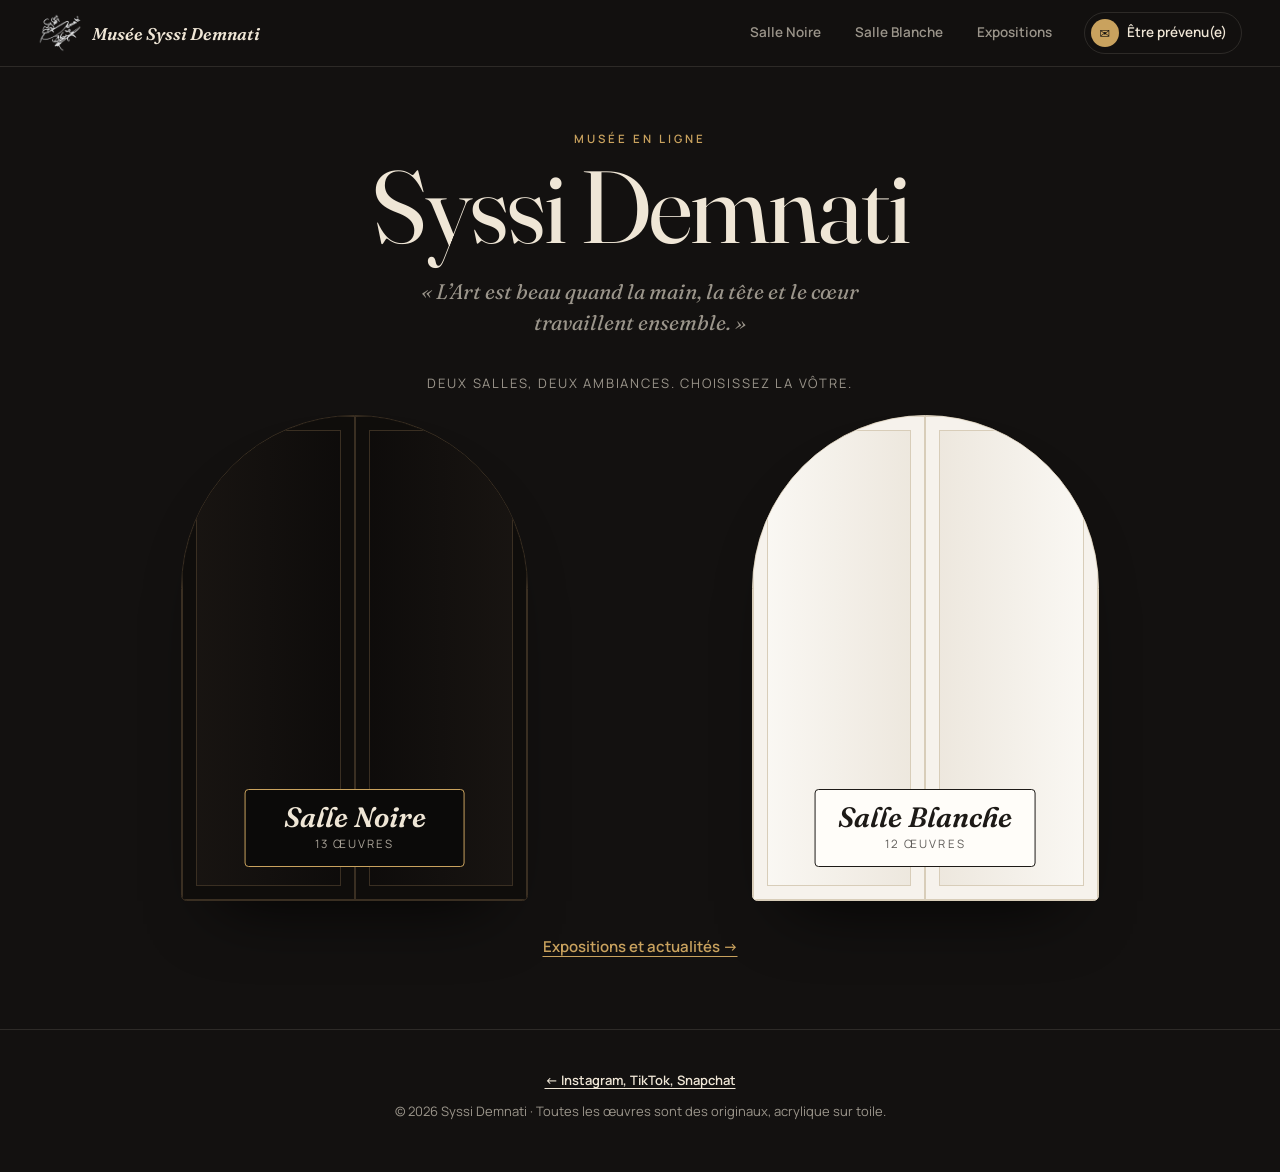
==== musee/index.html @ a23e6b44 "Open the online museum and balance the link-page gallery Museum at /musee: a hall where visitors cho" ====
<!doctype html>
<html lang="fr">
<head>
  <meta charset="utf-8">
  <meta name="viewport" content="width=device-width, initial-scale=1, viewport-fit=cover">
  <title>Musée Syssi Demnati · Salle Noire &amp; Salle Blanche</title>
  <meta name="description" content="Le musée en ligne de Syssi Demnati, artiste peintre née à Meknès et installée à Casablanca. Deux salles, deux ambiances : choisissez la vôtre.">
  <meta name="theme-color" content="#131110">
  <meta property="og:type" content="website">
  <meta property="og:title" content="Musée Syssi Demnati">
  <meta property="og:locale" content="fr_FR">
  <meta property="og:description" content="Deux salles, deux ambiances. Acrylique sur toile.">
  <link rel="canonical" href="https://syssi-demnati.vercel.app/musee">
  <meta property="og:url" content="https://syssi-demnati.vercel.app/musee">
  <meta property="og:image" content="https://syssi-demnati.vercel.app/assets/og.jpg">
  <meta name="twitter:card" content="summary_large_image">
  <link rel="icon" type="image/png" href="/assets/favicon.png">
  <link rel="apple-touch-icon" href="/assets/apple-touch-icon.png">
  <link rel="preconnect" href="https://fonts.googleapis.com">
  <link rel="preconnect" href="https://fonts.gstatic.com" crossorigin>
  <link href="https://fonts.googleapis.com/css2?family=Fraunces:ital,opsz,wght@0,9..144,400;0,9..144,600;1,9..144,400;1,9..144,600&family=Manrope:wght@400;500;600;700&display=swap" rel="stylesheet">
  <link rel="stylesheet" href="/musee/musee.css">
</head>
<body data-salle="hall">
  <div class="lights" aria-hidden="true"></div>

  <header class="top">
    <a class="top__brand" href="/musee" data-go="hall" aria-label="Accueil du musée">
      <img src="/assets/signature.png" width="400" height="360" alt="">
      <span>Musée Syssi Demnati</span>
    </a>
    <nav class="top__nav" aria-label="Salles">
      <a href="#noire" data-go="noire">Salle Noire</a>
      <a href="#blanche" data-go="blanche">Salle Blanche</a>
      <a href="#expositions" data-go="expositions">Expositions</a>
    </nav>
    <button class="top__account" type="button" id="account-btn" aria-haspopup="dialog">
      <span class="top__avatar" aria-hidden="true">✉</span><span class="top__account-label">Être prévenu(e)</span>
    </button>
  </header>

  <!-- Le hall : le visiteur choisit sa salle -->
  <section class="hall" id="hall" aria-labelledby="hall-title">
    <p class="eyebrow">Musée en ligne</p>
    <h1 id="hall-title">Syssi Demnati</h1>
    <p class="hall__quote">« L’Art est beau quand la main, la tête et le cœur travaillent ensemble. »</p>
    <p class="hall__choose">Deux salles, deux ambiances. Choisissez la vôtre.</p>
    <div class="doors">
      <a class="door door--noire" href="#noire" data-go="noire">
        <span class="door__room" data-preview="noire" aria-hidden="true"></span>
        <span class="door__leaf door__leaf--l" aria-hidden="true"></span>
        <span class="door__leaf door__leaf--r" aria-hidden="true"></span>
        <span class="door__plate">
          <span class="door__name">Salle Noire</span>
          <span class="door__meta" data-count="noire"></span>
        </span>
      </a>
      <a class="door door--blanche" href="#blanche" data-go="blanche">
        <span class="door__room" data-preview="blanche" aria-hidden="true"></span>
        <span class="door__leaf door__leaf--l" aria-hidden="true"></span>
        <span class="door__leaf door__leaf--r" aria-hidden="true"></span>
        <span class="door__plate">
          <span class="door__name">Salle Blanche</span>
          <span class="door__meta" data-count="blanche"></span>
        </span>
      </a>
    </div>
    <a class="hall__expo" href="#expositions" data-go="expositions">Expositions et actualités →</a>
  </section>

  <!-- Une salle : les œuvres accrochées au mur -->
  <main class="room" id="room" hidden>
    <header class="room__head">
      <p class="eyebrow" id="room-eyebrow"></p>
      <h2 id="room-title"></h2>
      <p class="room__intro" id="room-intro"></p>
      <button class="room__switch" type="button" id="room-switch"></button>
    </header>
    <div class="wall" id="wall"></div>
    <div class="room__end">
      <button class="room__switch" type="button" data-switch></button>
      <a class="room__back" href="/musee" data-go="hall">Retour au hall</a>
    </div>
  </main>

  <!-- Expositions et abonnement -->
  <section class="expos" id="expositions" hidden aria-labelledby="expo-title">
    <p class="eyebrow">Agenda</p>
    <h2 id="expo-title">Expositions</h2>
    <div class="expos__grid">
      <div>
        <h3>À venir</h3>
        <ul class="expo-list" id="expo-next"></ul>
      </div>
      <div>
        <h3>Passées</h3>
        <ul class="expo-list" id="expo-past"></ul>
      </div>
    </div>
    <div class="notify" id="notify">
      <div>
        <h3>Être prévenu(e)</h3>
        <p>Recevez un e-mail à chaque nouvelle œuvre et à chaque exposition annoncée.</p>
      </div>
      <button class="btn btn--solid" type="button" data-open-account>M’inscrire avec mon e-mail</button>
    </div>
  </section>

  <footer class="foot">
    <a href="/">← Instagram, TikTok, Snapchat</a>
    <p>© <span id="year">2026</span> Syssi Demnati · Toutes les œuvres sont des originaux, acrylique sur toile.</p>
  </footer>

  <!-- Fiche d’une œuvre : grand format, j’aime, avis -->
  <dialog class="viewer" id="viewer" aria-labelledby="v-title">
    <button class="x" type="button" data-close aria-label="Fermer">✕</button>
    <div class="viewer__art">
      <button class="viewer__nav viewer__nav--prev" type="button" id="v-prev" aria-label="Œuvre précédente">←</button>
      <img id="v-img" alt="">
      <button class="viewer__nav viewer__nav--next" type="button" id="v-next" aria-label="Œuvre suivante">→</button>
    </div>
    <div class="viewer__side">
      <p class="eyebrow" id="v-salle"></p>
      <h3 id="v-title"></h3>
      <p class="viewer__medium">Syssi Demnati · Acrylique sur toile</p>
      <div class="viewer__actions">
        <button class="like" type="button" id="v-like" aria-pressed="false"><svg class="like__heart" viewBox="0 0 24 24" aria-hidden="true"><path d="M12 20.5s-7.5-4.6-9.3-9.2C1.4 7.9 3.6 4.5 7 4.5c2 0 3.6 1.1 5 3 1.4-1.9 3-3 5-3 3.4 0 5.6 3.4 4.3 6.8-1.8 4.6-9.3 9.2-9.3 9.2z"/></svg><span class="like__count" id="v-likes">0</span><span class="sr">J’aime</span></button>
        <span class="viewer__stars" id="v-avg"></span>
      </div>
      <h4>Avis des visiteurs</h4>
      <ul class="reviews" id="v-reviews"></ul>
      <form class="review-form" id="v-form" hidden>
        <fieldset class="stars" id="v-stars">
          <legend>Votre note</legend>
          <input type="radio" name="note" id="s5" value="5"><label for="s5" title="5 étoiles">★</label>
          <input type="radio" name="note" id="s4" value="4"><label for="s4" title="4 étoiles">★</label>
          <input type="radio" name="note" id="s3" value="3"><label for="s3" title="3 étoiles">★</label>
          <input type="radio" name="note" id="s2" value="2"><label for="s2" title="2 étoiles">★</label>
          <input type="radio" name="note" id="s1" value="1"><label for="s1" title="1 étoile">★</label>
        </fieldset>
        <label class="field"><span>Votre prénom</span><input name="nom" maxlength="40" required autocomplete="given-name"></label>
        <label class="field"><span>Votre avis</span><textarea name="texte" rows="3" maxlength="600" required placeholder="Ce que cette œuvre vous inspire…"></textarea></label>
        <button class="btn btn--solid" type="submit">Publier mon avis</button>
      </form>
      <div class="review-gate" id="v-gate">
        <p>Connectez-vous avec votre e-mail pour laisser un avis.</p>
        <button class="btn" type="button" data-open-account>Se connecter</button>
      </div>
    </div>
  </dialog>

  <!-- Compte : connexion par e-mail et préférences -->
  <dialog class="account" id="account" aria-labelledby="a-title">
    <button class="x" type="button" data-close aria-label="Fermer">✕</button>
    <div id="a-out">
      <h3 id="a-title">Restez au courant</h3>
      <p>Entrez votre e-mail : vous recevrez un lien de connexion. Vous pourrez ensuite laisser des avis et être prévenu(e) des nouvelles œuvres et des expositions.</p>
      <form id="a-form">
        <label class="field"><span>Adresse e-mail</span><input type="email" name="email" required autocomplete="email" placeholder="vous@exemple.com"></label>
        <label class="check"><input type="checkbox" name="optin" checked> Me prévenir des nouvelles œuvres et des expositions</label>
        <button class="btn btn--solid" type="submit">Recevoir le lien</button>
      </form>
      <p class="account__sent" id="a-sent" hidden></p>
    </div>
    <div id="a-in" hidden>
      <h3>Votre compte</h3>
      <p class="account__email" id="a-email"></p>
      <label class="check"><input type="checkbox" id="a-works"> Nouvelles œuvres</label>
      <label class="check"><input type="checkbox" id="a-expos"> Expositions annoncées</label>
      <button class="btn" type="button" id="a-logout">Se déconnecter</button>
    </div>
    <p class="account__preview" id="a-preview" hidden>Aperçu : le musée n’est pas encore relié à sa base de données, tout est enregistré sur cet appareil uniquement.</p>
  </dialog>

  <div class="toast" id="toast" role="status" aria-live="polite"></div>

  <script src="/assets/works.js"></script>
  <script src="/assets/expositions.js"></script>
  <script src="/musee/config.js"></script>
  <script src="/musee/store.js"></script>
  <script src="/musee/musee.js"></script>
</body>
</html>
---- musee/musee.css ----
/* =================================================================
   Musée Syssi Demnati
   Two rooms with their own light: the Salle Noire (dark canvases on a
   night-black wall, spotlit) and the Salle Blanche (light canvases on a
   white gallery wall, daylight). The hall in between lets visitors choose.
   ================================================================= */
:root {
  --display: "Fraunces", Georgia, serif;
  --sans: "Manrope", system-ui, -apple-system, "Segoe UI", sans-serif;
  --ease: cubic-bezier(.2, .8, .2, 1);
  --gold: #c9a25e;

  /* hall and Salle Noire */
  --wall: #131110;
  --wall-2: #1c1816;
  --text: #efe6d6;
  --muted: rgba(239, 230, 214, .62);
  --line: rgba(239, 230, 214, .12);
  --frame: #0a0908;
  --frame-edge: #3a2f22;
  --mat: #0f0d0c;
  --spot: rgba(255, 236, 200, .13);
  --cast: 0 50px 60px -30px rgba(0, 0, 0, .9), 0 18px 30px -18px rgba(0, 0, 0, .8);
  --chip: rgba(239, 230, 214, .08);
  --accent: var(--gold);
  --on-accent: #141210;
  color-scheme: dark;
}
body[data-salle="blanche"] {
  --wall: #f4f0e9;
  --wall-2: #ebe5da;
  --text: #1d1a17;
  --muted: rgba(29, 26, 23, .6);
  --line: rgba(29, 26, 23, .12);
  --frame: #fbf9f5;
  --frame-edge: #d8cdb9;
  --mat: #fffefb;
  --spot: rgba(255, 255, 255, .9);
  --cast: 0 40px 50px -30px rgba(70, 55, 35, .45), 0 10px 20px -12px rgba(70, 55, 35, .3);
  --chip: rgba(29, 26, 23, .06);
  --accent: #1d1a17;
  --on-accent: #f4f0e9;
  color-scheme: light;
}

* { box-sizing: border-box; }
html { -webkit-text-size-adjust: 100%; overflow-x: hidden; }
html.locked { overflow: hidden; }
body {
  margin: 0; min-height: 100vh; overflow-x: clip;
  background: var(--wall); color: var(--text);
  font: 400 15px/1.6 var(--sans);
  -webkit-font-smoothing: antialiased;
  transition: background-color .6s var(--ease), color .6s var(--ease);
}
img { display: block; max-width: 100%; }
a { color: inherit; }
button { font: inherit; color: inherit; cursor: pointer; }
.sr { position: absolute; width: 1px; height: 1px; overflow: hidden; clip: rect(0 0 0 0); white-space: nowrap; }
.eyebrow { margin: 0 0 10px; font-size: 11.5px; font-weight: 600; letter-spacing: .26em; text-transform: uppercase; color: var(--gold); }
body[data-salle="blanche"] .eyebrow { color: #9a7432; }
[hidden] { display: none !important; }

/* Lights dimming between rooms */
.lights { position: fixed; inset: 0; z-index: 90; background: #050404; opacity: 0; pointer-events: none; transition: opacity .38s ease; }
body.dim .lights { opacity: 1; }

/* ---------- Top bar ---------- */
.top {
  position: sticky; top: 0; z-index: 20;
  display: flex; align-items: center; gap: 18px;
  padding: 12px max(16px, 3vw); padding-top: max(12px, env(safe-area-inset-top));
  background: color-mix(in srgb, var(--wall) 92%, transparent);
  border-bottom: 1px solid var(--line);
  transition: background-color .6s var(--ease);
}
.top__brand { display: flex; align-items: center; gap: 10px; text-decoration: none; margin-right: auto; }
.top__brand img { width: 44px; height: auto; filter: invert(94%); }
body[data-salle="blanche"] .top__brand img { filter: none; }
.top__brand span { font: italic 600 17px/1 var(--display); }
.top__nav { display: flex; gap: 6px; }
.top__nav a {
  padding: 8px 14px; border-radius: 999px; text-decoration: none; font-size: 13.5px; font-weight: 600; color: var(--muted);
  transition: background-color .3s, color .3s;
}
.top__nav a:hover, .top__nav a[aria-current] { color: var(--text); background: var(--chip); }
.top__account {
  display: flex; align-items: center; gap: 8px; padding: 6px 14px 6px 6px;
  border: 1px solid var(--line); border-radius: 999px; background: none; font-size: 13.5px; font-weight: 600;
}
.top__avatar { width: 28px; height: 28px; border-radius: 50%; display: grid; place-items: center; background: var(--accent); color: var(--on-accent); font-size: 13px; }

/* ---------- Hall ---------- */
.hall { max-width: 1180px; margin: 0 auto; padding: clamp(36px, 7vh, 80px) max(16px, 3vw) 70px; text-align: center; }
.hall h1 { margin: 0; font: 400 clamp(46px, 8vw, 104px)/.95 var(--display); letter-spacing: -.02em; }
.hall__quote { margin: 20px auto 0; max-width: 34ch; font: italic 400 clamp(17px, 2vw, 21px)/1.5 var(--display); color: var(--muted); }
.hall__choose { margin: 34px 0 22px; font-size: 13px; letter-spacing: .14em; text-transform: uppercase; color: var(--muted); }
.doors { display: grid; grid-template-columns: 1fr 1fr; gap: clamp(14px, 3vw, 40px); perspective: 1600px; }
.door {
  position: relative; display: block; aspect-ratio: 3 / 4.2; width: min(100%, calc(54vh * 3 / 4.2)); margin: 0 auto; perspective: 1100px;
  border-radius: 200px 200px 6px 6px; overflow: hidden; isolation: isolate; text-decoration: none;
  box-shadow: 0 40px 70px -40px rgba(0, 0, 0, .9);
}
.door--noire { background: #0b0a09; color: #efe6d6; border: 1px solid #3a2f22; }
.door--blanche { background: #f6f2ec; color: #1d1a17; border: 1px solid #d8cdb9; }
/* what is behind the door: three works of the room */
.door__room {
  position: absolute; inset: 0; z-index: -2; display: flex; align-items: center; justify-content: center; gap: 6%;
  padding: 22% 10% 30%;
}
.door--noire .door__room { background: radial-gradient(70% 50% at 50% 30%, rgba(255, 236, 200, .16), transparent 70%), #100e0d; }
.door--blanche .door__room { background: radial-gradient(70% 50% at 50% 30%, #fff, transparent 70%), #efe9df; }
.door__room img { width: 28%; height: auto; box-shadow: 0 14px 20px -12px rgba(0, 0, 0, .7); transform: translateY(var(--y, 0)); }
.door__room img:nth-child(2) { width: 34%; --y: -6%; }
/* the two leaves of the door, which swing open */
.door__leaf {
  position: absolute; top: 0; bottom: 0; width: 50%; z-index: -1;
  transition: transform 1.1s var(--ease);
}
.door__leaf--l { left: 0; transform-origin: left center; }
.door__leaf--r { right: 0; transform-origin: right center; }
.door--noire .door__leaf { background: linear-gradient(90deg, #191512, #0d0b0a); box-shadow: inset 0 0 0 1px #3a2f22, inset 0 0 0 14px #0f0d0b, inset 0 0 0 15px #3a2f22; }
.door--noire .door__leaf--r { background: linear-gradient(270deg, #191512, #0d0b0a); }
.door--blanche .door__leaf { background: linear-gradient(90deg, #fbf9f5, #ece6dc); box-shadow: inset 0 0 0 1px #d8cdb9, inset 0 0 0 14px #f6f2ec, inset 0 0 0 15px #d8cdb9; }
.door--blanche .door__leaf--r { background: linear-gradient(270deg, #fbf9f5, #ece6dc); }
.door:hover .door__leaf--l, .door:focus-visible .door__leaf--l { transform: rotateY(-72deg); }
.door:hover .door__leaf--r, .door:focus-visible .door__leaf--r { transform: rotateY(72deg); }
.door__plate {
  position: absolute; left: 50%; bottom: 7%; transform: translateX(-50%);
  display: grid; gap: 2px; min-width: 64%; padding: 12px 18px;
  border-radius: 4px;
}
.door--noire .door__plate { background: #0b0a09; border: 1px solid #c9a25e; }
.door--blanche .door__plate { background: #fffdf9; border: 1px solid #1d1a17; }
.door__name { font: italic 600 clamp(19px, 2.4vw, 28px)/1.1 var(--display); }
.door__meta { font-size: 11.5px; letter-spacing: .18em; text-transform: uppercase; opacity: .7; }
.door:focus-visible { outline: 2px solid var(--gold); outline-offset: 6px; }
.hall__expo { display: inline-block; margin-top: 34px; font-weight: 600; color: var(--gold); text-underline-offset: 4px; }

/* ---------- Room ---------- */
.room { padding: 0 max(16px, 4vw) 80px; }
.room__head { max-width: 760px; margin: 0 auto; padding: clamp(40px, 8vh, 90px) 0 clamp(30px, 6vh, 70px); text-align: center; }
.room__head h2 { margin: 0; font: 400 clamp(34px, 5.4vw, 68px)/1.04 var(--display); letter-spacing: -.015em; text-wrap: balance; }
.room__intro { margin: 16px auto 24px; max-width: 46ch; color: var(--muted); }
.room__switch {
  padding: 11px 20px; border-radius: 999px; border: 1px solid var(--line); background: var(--chip);
  font-size: 13.5px; font-weight: 600; transition: background-color .3s, border-color .3s;
}
.room__switch:hover { border-color: var(--text); }
.room__end { display: flex; flex-direction: column; align-items: center; gap: 16px; padding-top: 30px; }
.room__back { font-size: 13.5px; color: var(--muted); }

/* The wall: works hung at eye level, alternating left and right on wide screens */
.wall { max-width: 1240px; margin: 0 auto; display: grid; gap: clamp(70px, 12vh, 140px); }
.piece { display: grid; justify-items: center; gap: 22px; }
.piece__frame {
  position: relative; display: block; padding: clamp(10px, 1.6vw, 18px); border: 0; border-radius: 2px;
  width: min(100%, calc(min(78vh, 900px) * var(--r)));
  background: var(--frame);
  box-shadow: inset 0 0 0 1px var(--frame-edge), var(--cast);
  transition: transform .8s var(--ease), box-shadow .6s;
}
.piece__frame img { width: 100%; height: auto; }
/* spotlight from above */
.piece__frame::before {
  content: ""; position: absolute; left: -35%; right: -35%; top: -45%; height: 120%; z-index: -1;
  background: radial-gradient(closest-side, var(--spot), transparent);
  opacity: 0; transition: opacity 1.4s ease .2s; pointer-events: none;
}
.piece.lit .piece__frame::before { opacity: 1; }
.piece__frame:hover { transform: translateY(-4px); }
.piece__frame:focus-visible { outline: 2px solid var(--gold); outline-offset: 8px; }
.piece { opacity: 0; transform: translateY(40px); transition: opacity 1s var(--ease), transform 1.1s var(--ease); }
.piece.lit { opacity: 1; transform: none; }

/* The cartel, like the small label next to a work in a museum */
.cartel {
  display: flex; align-items: center; justify-content: space-between; gap: 18px;
  width: min(100%, 460px); padding: 12px 14px 12px 18px;
  background: var(--mat); border: 1px solid var(--line); border-radius: 3px;
}
.cartel h3 { margin: 0; font: italic 600 18px/1.2 var(--display); }
.cartel p { margin: 2px 0 0; font-size: 12.5px; color: var(--muted); }
.cartel__actions { display: flex; align-items: center; gap: 8px; flex-shrink: 0; }

.like, .avis {
  display: inline-flex; align-items: center; gap: 6px; height: 38px; padding: 0 14px;
  border-radius: 999px; border: 1px solid var(--line); background: var(--chip); font-size: 13.5px; font-weight: 600;
}
.like__heart { width: 17px; height: 17px; fill: none; stroke: currentColor; stroke-width: 2; transition: fill .3s, stroke .3s, transform .3s var(--ease); }
.like[aria-pressed="true"] .like__heart { fill: #d2465a; stroke: #d2465a; }
.like.pop .like__heart { animation: pop .5s var(--ease); }
@keyframes pop { 40% { transform: scale(1.5); } }
.like:hover, .avis:hover { border-color: var(--text); }

@media (min-width: 900px) {
  .piece { grid-template-columns: auto minmax(220px, 300px); align-items: end; justify-content: center; gap: 36px; }
  .piece:nth-child(even) { grid-template-columns: minmax(220px, 300px) auto; }
  .piece:nth-child(even) .piece__frame { order: 2; }
  .piece__frame { width: min(calc(100vw - 520px), calc(min(76vh, 860px) * var(--r)), 820px); }
  .cartel { flex-direction: column; align-items: flex-start; width: 100%; padding: 18px 20px; margin-bottom: 8%; }
}

/* ---------- Agenda ---------- */
.expos { max-width: 960px; margin: 0 auto; padding: clamp(40px, 8vh, 90px) max(16px, 4vw) 80px; }
.expos h2 { margin: 0 0 30px; font: 400 clamp(38px, 6vw, 72px)/1 var(--display); }
.expos h3 { margin: 0 0 12px; font: italic 600 20px/1.2 var(--display); }
.expos__grid { display: grid; grid-template-columns: 1fr 1fr; gap: 30px; }
.expo-list { list-style: none; margin: 0; padding: 0; border-top: 1px solid var(--line); }
.expo-list li { display: grid; grid-template-columns: 70px 1fr; gap: 16px; padding: 14px 0; border-bottom: 1px solid var(--line); }
.expo-list__date { font-weight: 700; color: var(--gold); }
.expo-list__none { display: block !important; color: var(--muted); }
.notify {
  display: flex; align-items: center; justify-content: space-between; gap: 20px; margin-top: 44px;
  padding: 26px 28px; border: 1px solid rgba(201, 162, 94, .45); border-radius: 14px; background: var(--wall-2);
}
.notify h3 { margin-bottom: 4px; }
.notify p { margin: 0; color: var(--muted); }

/* ---------- Buttons and fields ---------- */
.btn {
  display: inline-flex; justify-content: center; align-items: center; min-height: 46px; padding: 0 22px;
  border-radius: 999px; border: 1px solid var(--line); background: var(--chip); font-weight: 700; font-size: 14px;
}
.btn--solid { background: var(--accent); color: var(--on-accent); border-color: transparent; }
.btn:disabled { opacity: .5; cursor: progress; }
.field { display: grid; gap: 6px; margin: 0 0 14px; font-size: 13px; font-weight: 600; }
.field input, .field textarea {
  width: 100%; padding: 12px 14px; border-radius: 10px; border: 1px solid var(--line);
  background: var(--chip); color: var(--text); font: 400 15px/1.4 var(--sans); resize: vertical;
}
.field input:focus, .field textarea:focus { outline: 2px solid var(--gold); outline-offset: 1px; }
.check { display: flex; align-items: center; gap: 10px; margin: 0 0 16px; font-size: 14px; }
.check input { width: 18px; height: 18px; accent-color: var(--gold); }

/* ---------- Dialogs ---------- */
dialog {
  border: 0; padding: 0; color: var(--text); background: var(--wall);
  max-width: none; max-height: none;
}
dialog::backdrop { background: rgba(5, 4, 4, .82); }
.x {
  position: absolute; top: 12px; right: 12px; z-index: 3; width: 42px; height: 42px; border-radius: 50%;
  border: 1px solid var(--line); background: var(--wall);
}

.viewer { width: 100vw; height: 100dvh; display: none; grid-template-columns: 1fr; overflow: auto; }
.viewer[open] { display: grid; }
.viewer[data-salle="blanche"] { --wall: #f4f0e9; --wall-2: #ebe5da; --text: #1d1a17; --muted: rgba(29, 26, 23, .6); --line: rgba(29, 26, 23, .12); --chip: rgba(29, 26, 23, .06); --accent: #1d1a17; --on-accent: #f4f0e9; --mat: #fffefb; }
.viewer[data-salle="noire"] { --wall: #131110; --wall-2: #1c1816; --text: #efe6d6; --muted: rgba(239, 230, 214, .62); --line: rgba(239, 230, 214, .12); --chip: rgba(239, 230, 214, .08); --accent: #c9a25e; --on-accent: #141210; --mat: #0f0d0c; }
.viewer__art { position: relative; display: grid; place-items: center; padding: 64px 16px 20px; min-height: 60dvh; }
.viewer__art img { max-height: 76dvh; width: auto; box-shadow: 0 30px 60px -30px rgba(0, 0, 0, .8); }
.viewer__nav {
  position: absolute; top: 50%; width: 44px; height: 44px; border-radius: 50%; border: 1px solid var(--line);
  background: var(--wall); font-size: 18px; transform: translateY(-50%);
}
.viewer__nav--prev { left: 8px; }
.viewer__nav--next { right: 8px; }
.viewer__side { padding: 10px 22px 40px; max-width: 560px; width: 100%; margin: 0 auto; }
.viewer__side h3 { margin: 0; font: italic 600 32px/1.1 var(--display); }
.viewer__medium { margin: 4px 0 18px; color: var(--muted); }
.viewer__actions { display: flex; align-items: center; gap: 14px; flex-wrap: wrap; }
.viewer__stars { color: var(--gold); font-size: 14px; }
.viewer__side h4 { margin: 30px 0 10px; font-size: 12px; letter-spacing: .2em; text-transform: uppercase; color: var(--muted); }
.reviews { list-style: none; margin: 0 0 22px; padding: 0; }
.reviews li { padding: 14px 0; border-bottom: 1px solid var(--line); }
.reviews p { margin: 6px 0 4px; }
.reviews time { font-size: 12px; color: var(--muted); }
.reviews__top { display: flex; justify-content: space-between; gap: 10px; }
.reviews__stars { color: var(--gold); letter-spacing: 2px; }
.reviews__empty { color: var(--muted); border-bottom: 0 !important; }
.review-gate { padding: 18px; border: 1px dashed var(--line); border-radius: 12px; text-align: center; }
.review-gate p { margin: 0 0 12px; color: var(--muted); }

.stars { border: 0; margin: 0 0 12px; padding: 0; display: flex; flex-direction: row-reverse; justify-content: flex-end; gap: 2px; }
.stars legend { width: 100%; margin-bottom: 4px; font-size: 13px; font-weight: 600; }
.stars input { position: absolute; opacity: 0; }
.stars label { font-size: 28px; line-height: 1; color: var(--line); cursor: pointer; transition: color .2s; }
.stars label:hover, .stars label:hover ~ label, .stars input:checked ~ label { color: var(--gold); }
.stars input:focus-visible + label { outline: 2px solid var(--gold); }

@media (min-width: 900px) {
  .viewer { grid-template-columns: minmax(0, 1fr) 420px; overflow: hidden; }
  .viewer__art { min-height: 0; height: 100dvh; padding: 40px 80px; }
  .viewer__art img { max-height: calc(100dvh - 80px); }
  .viewer__nav--prev { left: 20px; }
  .viewer__nav--next { right: 20px; }
  .viewer__side { height: 100dvh; overflow: auto; padding: 80px 32px 40px; border-left: 1px solid var(--line); background: var(--wall-2); }
}

.account { width: min(440px, calc(100vw - 24px)); border-radius: 18px; padding: 34px 26px 26px; margin: auto; }
.account h3 { margin: 0 0 8px; font: italic 600 26px/1.15 var(--display); }
.account p { margin: 0 0 18px; color: var(--muted); }
.account form .btn { width: 100%; }
.account__email { font-weight: 700; color: var(--text) !important; }
.account__sent { padding: 14px; border-radius: 10px; background: var(--chip); color: var(--text) !important; }
.account__preview { margin: 16px 0 0 !important; font-size: 12px; }

/* ---------- Footer, toast ---------- */
.foot { padding: 40px 16px 50px; text-align: center; font-size: 13px; color: var(--muted); border-top: 1px solid var(--line); }
.foot a { font-weight: 600; color: var(--text); text-underline-offset: 3px; }
.foot p { margin: 10px 0 0; }
.toast {
  position: fixed; left: 50%; bottom: max(20px, env(safe-area-inset-bottom)); z-index: 100;
  padding: 12px 20px; border-radius: 999px; background: var(--accent); color: var(--on-accent);
  font-weight: 600; font-size: 14px; transform: translate(-50%, calc(100% + 60px)); visibility: hidden; transition: transform .4s var(--ease), visibility 0s .4s;
  max-width: calc(100vw - 32px); text-align: center;
}
.toast.on { transform: translate(-50%, 0); visibility: visible; transition: transform .4s var(--ease); }

/* ---------- Phones ---------- */
@media (max-width: 720px) {
  .top { gap: 10px; flex-wrap: wrap; }
  .top__brand span { display: none; }
  .top__nav { order: 3; width: 100%; justify-content: space-between; gap: 0; }
  .top__nav a { padding: 8px 10px; font-size: 13px; }
  .top__account-label { display: none; }
  .top__account { padding: 6px; }
  .doors { grid-template-columns: 1fr 1fr; gap: 12px; }
  .door { border-radius: 120px 120px 4px 4px; }
  .door__plate { min-width: 82%; padding: 9px 8px; bottom: 6%; }
  .door__meta { font-size: 10px; letter-spacing: .12em; }
  .door__room { padding: 24% 8% 34%; }
  .expos__grid { grid-template-columns: 1fr; }
  .notify { flex-direction: column; align-items: flex-start; }
  .cartel { padding: 10px 10px 10px 14px; gap: 10px; }
  .cartel h3 { font-size: 16px; }
  .cartel p { font-size: 11.5px; }
  .like, .avis { height: 36px; padding: 0 11px; font-size: 13px; }
}
@media (hover: none) {
  /* on touch screens the doors stand slightly ajar */
  .door__leaf--l { transform: rotateY(-28deg); }
  .door__leaf--r { transform: rotateY(28deg); }
}

@media (prefers-reduced-motion: reduce) {
  *, *::before, *::after { transition-duration: .01ms !important; animation-duration: .01ms !important; }
  .piece { opacity: 1; transform: none; }
}
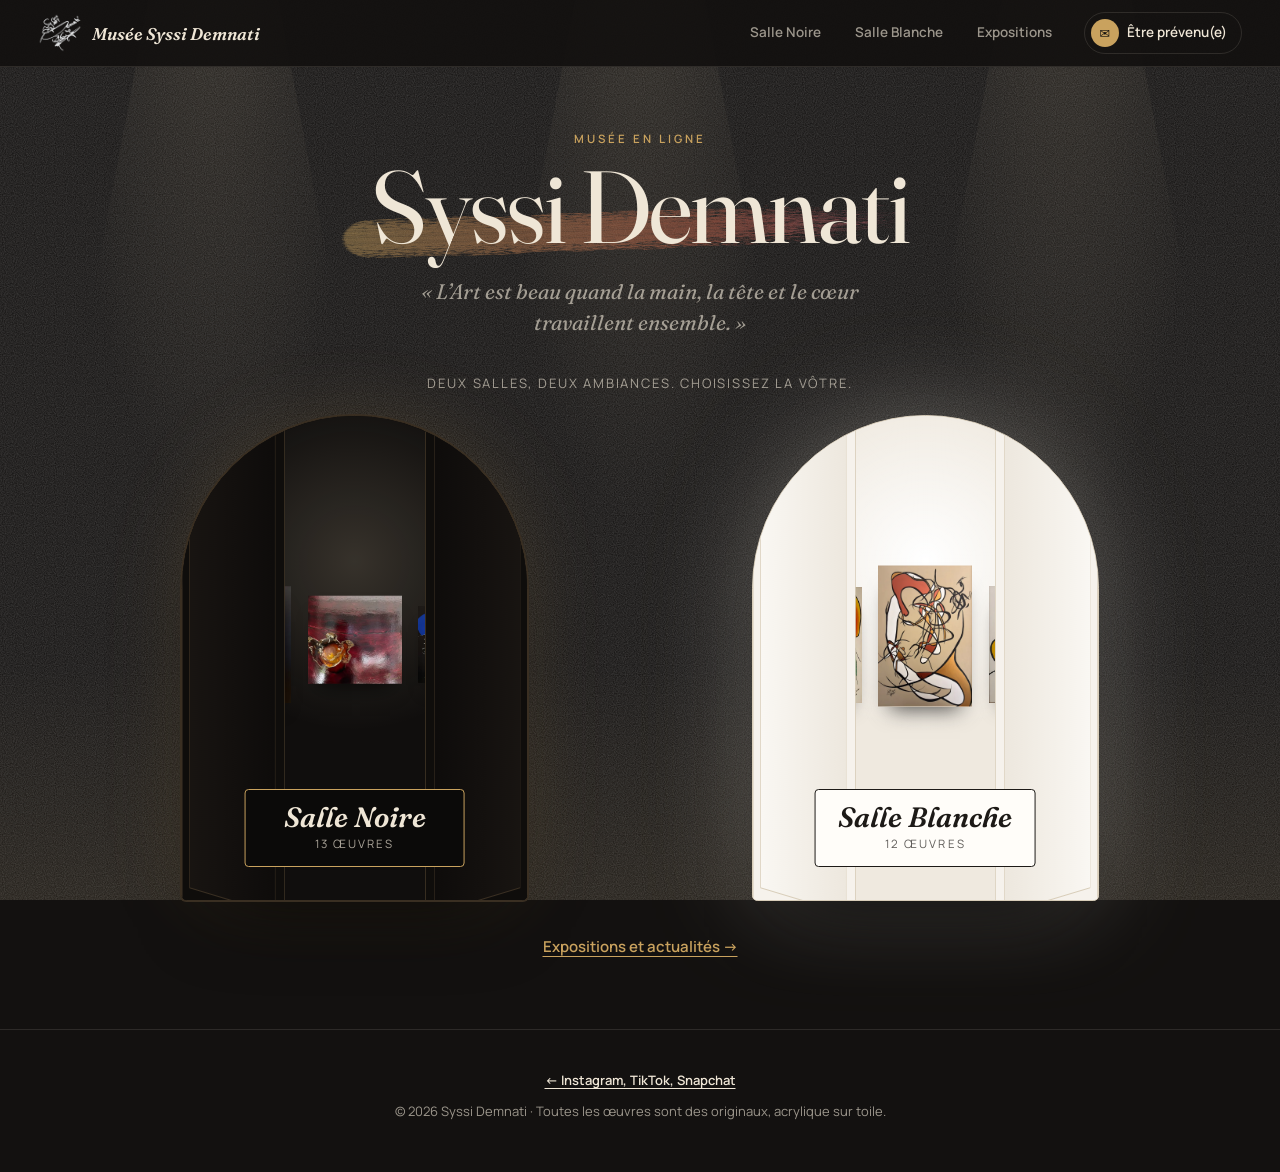
==== commit b665b624: "Living museum hall, richer museum button, no repeated paintings Museum: brush strokes in the artist'" ====
--- a/musee/index.html
+++ b/musee/index.html
@@ -23,6 +23,13 @@
 </head>
 <body data-salle="hall">
   <div class="lights" aria-hidden="true"></div>
+  <!-- Fond vivant : la lumière du plafond, le reflet du sol et des coups de pinceau qui se peignent -->
+  <div class="atelier" aria-hidden="true">
+    <div class="atelier__spots"><span></span><span></span><span></span></div>
+    <div class="atelier__paint" id="paint"></div>
+    <div class="atelier__floor"></div>
+    <div class="atelier__grain"></div>
+  </div>
 
   <header class="top">
     <a class="top__brand" href="/musee" data-go="hall" aria-label="Accueil du musée">
@@ -42,7 +49,7 @@
   <!-- Le hall : le visiteur choisit sa salle -->
   <section class="hall" id="hall" aria-labelledby="hall-title">
     <p class="eyebrow">Musée en ligne</p>
-    <h1 id="hall-title">Syssi Demnati</h1>
+    <h1 id="hall-title"><span class="hall__stroke" aria-hidden="true"></span>Syssi Demnati</h1>
     <p class="hall__quote">« L’Art est beau quand la main, la tête et le cœur travaillent ensemble. »</p>
     <p class="hall__choose">Deux salles, deux ambiances. Choisissez la vôtre.</p>
     <div class="doors">
--- a/musee/musee.css
+++ b/musee/musee.css
@@ -328,13 +328,92 @@
   .cartel p { font-size: 11.5px; }
   .like, .avis { height: 36px; padding: 0 11px; font-size: 13px; }
 }
-@media (hover: none) {
-  /* on touch screens the doors stand slightly ajar */
-  .door__leaf--l { transform: rotateY(-28deg); }
-  .door__leaf--r { transform: rotateY(28deg); }
-}
+
 
 @media (prefers-reduced-motion: reduce) {
   *, *::before, *::after { transition-duration: .01ms !important; animation-duration: .01ms !important; }
   .piece { opacity: 1; transform: none; }
 }
+
+/* =================================================================
+   The living background: ceiling spotlights, a glossy floor, and brush
+   strokes that paint themselves across the walls, then dry and fade.
+   ================================================================= */
+.atelier { position: fixed; inset: 0; z-index: -1; overflow: hidden; pointer-events: none; --paint-alpha: .34; }
+body[data-salle="noire"] .atelier, body[data-salle="blanche"] .atelier { --paint-alpha: .13; }
+body[data-salle="blanche"] .atelier { --paint-alpha: .16; }
+.atelier__spots { position: absolute; inset: 0; display: flex; justify-content: space-around; }
+.atelier__spots span {
+  width: 34vw; height: 95vh; margin-top: -8vh;
+  background: radial-gradient(50% 100% at 50% 0%, var(--spot-cone, rgba(255, 228, 180, .10)), transparent 70%);
+  clip-path: polygon(38% 0, 62% 0, 100% 100%, 0 100%);
+  animation: breathe 9s ease-in-out infinite alternate;
+}
+.atelier__spots span:nth-child(2) { animation-delay: -3s; }
+.atelier__spots span:nth-child(3) { animation-delay: -6s; }
+@keyframes breathe { from { opacity: .55; } to { opacity: 1; } }
+body[data-salle="blanche"] { --spot-cone: rgba(255, 255, 255, .85); }
+.atelier__floor {
+  position: absolute; left: 0; right: 0; bottom: 0; height: 26vh;
+  background: linear-gradient(to top, rgba(201, 162, 94, .07), transparent);
+}
+body[data-salle="blanche"] .atelier__floor { background: linear-gradient(to top, rgba(120, 95, 60, .08), transparent) }
+.atelier__grain {
+  position: absolute; inset: 0; opacity: .5; mix-blend-mode: overlay;
+  background-image: url("data:image/svg+xml,%3Csvg xmlns='http://www.w3.org/2000/svg' width='160' height='160'%3E%3Cfilter id='n'%3E%3CfeTurbulence type='fractalNoise' baseFrequency='.9' numOctaves='2' stitchTiles='stitch'/%3E%3CfeColorMatrix values='0 0 0 0 .5 0 0 0 0 .5 0 0 0 0 .5 0 0 0 .5 0'/%3E%3C/filter%3E%3Crect width='100%25' height='100%25' filter='url(%23n)'/%3E%3C/svg%3E");
+}
+.atelier__paint { position: absolute; inset: 0; opacity: var(--paint-alpha); transition: opacity 1.2s ease; }
+body[data-salle="blanche"] .atelier__paint { mix-blend-mode: multiply; }
+.stroke {
+  position: absolute; left: var(--x); top: var(--y); width: var(--w); aspect-ratio: 5 / 1;
+  background: var(--c);
+  -webkit-mask: var(--m) center / 100% 100% no-repeat;
+          mask: var(--m) center / 100% 100% no-repeat;
+  transform: translate(-50%, -50%) rotate(var(--rot)) scaleX(var(--flip));
+  clip-path: inset(0 100% 0 0);
+  animation: brush var(--life) cubic-bezier(.65, .05, .25, 1) forwards;
+  will-change: clip-path, opacity;
+}
+@keyframes brush {
+  0% { clip-path: inset(0 100% 0 0); opacity: 1; }
+  18% { clip-path: inset(0 -4% 0 0); opacity: 1; }
+  70% { clip-path: inset(0 -4% 0 0); opacity: .9; }
+  100% { clip-path: inset(0 -4% 0 0); opacity: 0; }
+}
+
+/* the artist's name gets a gold stroke painted under it */
+.hall h1 { position: relative; display: inline-block; isolation: isolate; }
+.hall__stroke {
+  position: absolute; left: -6%; right: -6%; top: 46%; height: 52%; z-index: -1;
+  background: linear-gradient(90deg, #c9a25e, #c8644a 60%, #b9607a);
+  -webkit-mask: url("/assets/brush/stroke-1.webp") center / 100% 100% no-repeat;
+          mask: url("/assets/brush/stroke-1.webp") center / 100% 100% no-repeat;
+  opacity: .55; transform: rotate(-2deg);
+  clip-path: inset(0 100% 0 0); animation: hallStroke 1.4s cubic-bezier(.65, .05, .25, 1) .5s forwards;
+}
+@keyframes hallStroke { to { clip-path: inset(0 -4% 0 0); } }
+
+/* doors: lit from inside, slightly ajar so you can see the room */
+.door { transition: transform .7s var(--ease), box-shadow .7s var(--ease); }
+.door--noire { box-shadow: 0 0 0 1px #3a2f22, 0 40px 80px -40px rgba(0, 0, 0, .9), 0 0 90px -20px rgba(201, 162, 94, .28); }
+.door--blanche { box-shadow: 0 40px 80px -40px rgba(0, 0, 0, .9), 0 0 110px -10px rgba(255, 248, 235, .35); }
+.door__leaf--l { transform: rotateY(-50deg); }
+.door__leaf--r { transform: rotateY(50deg); }
+.door:hover { transform: translateY(-6px); }
+.door:hover .door__leaf--l, .door:focus-visible .door__leaf--l { transform: rotateY(-80deg); }
+.door:hover .door__leaf--r, .door:focus-visible .door__leaf--r { transform: rotateY(80deg); }
+.door__plate { transition: transform .7s var(--ease); }
+.door:hover .door__plate { transform: translateX(-50%) translateY(-6px); }
+.hall > * { animation: rise 1s var(--ease) both; }
+.hall > :nth-child(2) { animation-delay: .1s; }
+.hall > :nth-child(3) { animation-delay: .25s; }
+.hall > :nth-child(4) { animation-delay: .4s; }
+.hall > :nth-child(5) { animation-delay: .55s; }
+.hall > :nth-child(6) { animation-delay: .7s; }
+@keyframes rise { from { opacity: 0; transform: translateY(24px); } }
+body { background-color: var(--wall); }
+
+@media (prefers-reduced-motion: reduce) {
+  .stroke { animation: none; clip-path: none; opacity: .8; }
+  .atelier__spots span { animation: none; }
+}
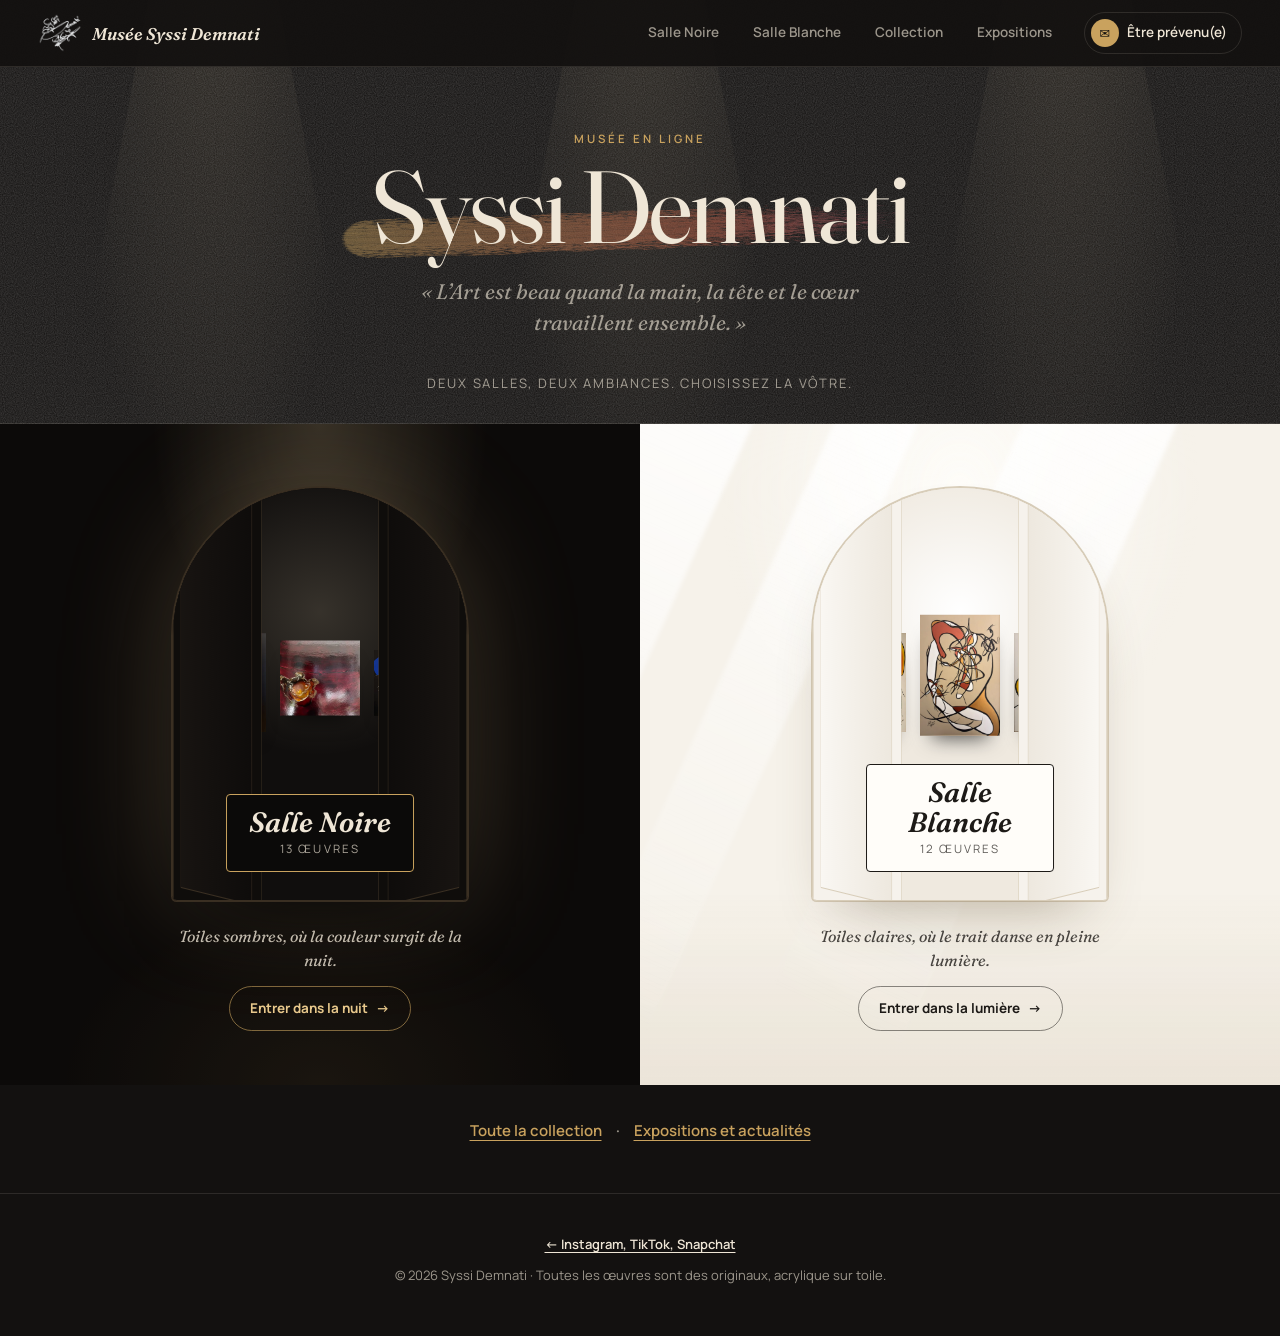
==== commit 1ae233de: "Museum: a room behind each door, full collection, complete artwork pages Hall: each door stands in i" ====
--- a/musee/index.html
+++ b/musee/index.html
@@ -39,6 +39,7 @@
     <nav class="top__nav" aria-label="Salles">
       <a href="#noire" data-go="noire">Salle Noire</a>
       <a href="#blanche" data-go="blanche">Salle Blanche</a>
+      <a href="#collection" data-go="collection">Collection</a>
       <a href="#expositions" data-go="expositions">Expositions</a>
     </nav>
     <button class="top__account" type="button" id="account-btn" aria-haspopup="dialog">
@@ -53,26 +54,44 @@
     <p class="hall__quote">« L’Art est beau quand la main, la tête et le cœur travaillent ensemble. »</p>
     <p class="hall__choose">Deux salles, deux ambiances. Choisissez la vôtre.</p>
     <div class="doors">
-      <a class="door door--noire" href="#noire" data-go="noire">
-        <span class="door__room" data-preview="noire" aria-hidden="true"></span>
-        <span class="door__leaf door__leaf--l" aria-hidden="true"></span>
-        <span class="door__leaf door__leaf--r" aria-hidden="true"></span>
-        <span class="door__plate">
-          <span class="door__name">Salle Noire</span>
-          <span class="door__meta" data-count="noire"></span>
-        </span>
-      </a>
-      <a class="door door--blanche" href="#blanche" data-go="blanche">
-        <span class="door__room" data-preview="blanche" aria-hidden="true"></span>
-        <span class="door__leaf door__leaf--l" aria-hidden="true"></span>
-        <span class="door__leaf door__leaf--r" aria-hidden="true"></span>
-        <span class="door__plate">
-          <span class="door__name">Salle Blanche</span>
-          <span class="door__meta" data-count="blanche"></span>
-        </span>
-      </a>
-    </div>
-    <a class="hall__expo" href="#expositions" data-go="expositions">Expositions et actualités →</a>
+      <div class="wing wing--noire" data-wing="noire">
+        <div class="wing__fx" aria-hidden="true">
+          <span class="wing__light"></span>
+          <div class="wing__paint" id="paint-noire"></div>
+          <span class="wing__dust"></span><span class="wing__dust"></span><span class="wing__dust"></span><span class="wing__dust"></span><span class="wing__dust"></span><span class="wing__dust"></span><span class="wing__dust"></span><span class="wing__dust"></span><span class="wing__dust"></span><span class="wing__dust"></span><span class="wing__dust"></span><span class="wing__dust"></span>
+        </div>
+        <a class="door door--noire" href="#noire" data-go="noire" data-door="noire">
+          <span class="door__room" data-preview="noire" aria-hidden="true"></span>
+          <span class="door__leaf door__leaf--l" aria-hidden="true"></span>
+          <span class="door__leaf door__leaf--r" aria-hidden="true"></span>
+          <span class="door__plate">
+            <span class="door__name">Salle Noire</span>
+            <span class="door__meta" data-count="noire"></span>
+          </span>
+        </a>
+        <p class="wing__line">Toiles sombres, où la couleur surgit de la nuit.</p>
+        <a class="wing__cta" href="#noire" data-go="noire" data-door="noire">Entrer dans la nuit <span aria-hidden="true">→</span></a>
+      </div>
+      <div class="wing wing--blanche" data-wing="blanche">
+        <div class="wing__fx" aria-hidden="true">
+          <span class="wing__light"></span>
+          <div class="wing__paint" id="paint-blanche"></div>
+          <span class="wing__beam"></span><span class="wing__beam"></span><span class="wing__beam"></span>
+        </div>
+        <a class="door door--blanche" href="#blanche" data-go="blanche" data-door="blanche">
+          <span class="door__room" data-preview="blanche" aria-hidden="true"></span>
+          <span class="door__leaf door__leaf--l" aria-hidden="true"></span>
+          <span class="door__leaf door__leaf--r" aria-hidden="true"></span>
+          <span class="door__plate">
+            <span class="door__name">Salle Blanche</span>
+            <span class="door__meta" data-count="blanche"></span>
+          </span>
+        </a>
+        <p class="wing__line">Toiles claires, où le trait danse en pleine lumière.</p>
+        <a class="wing__cta" href="#blanche" data-go="blanche" data-door="blanche">Entrer dans la lumière <span aria-hidden="true">→</span></a>
+      </div>
+    </div>
+    <p class="hall__more"><a href="#collection" data-go="collection">Toute la collection</a><span aria-hidden="true">·</span><a href="#expositions" data-go="expositions">Expositions et actualités</a></p>
   </section>
 
   <!-- Une salle : les œuvres accrochées au mur -->
@@ -90,6 +109,23 @@
     </div>
   </main>
 
+  <!-- La collection complète -->
+  <section class="collection" id="collection" hidden aria-labelledby="coll-title">
+    <header class="collection__head">
+      <p class="eyebrow">Catalogue</p>
+      <h2 id="coll-title">La collection</h2>
+      <p class="collection__intro"><span id="coll-count"></span> toiles originales, acrylique sur toile, signées par l’artiste.</p>
+      <div class="chips" role="group" aria-label="Filtrer la collection">
+        <button type="button" class="chip" data-filter="toutes" aria-pressed="true">Toutes</button>
+        <button type="button" class="chip" data-filter="noire" aria-pressed="false">Salle Noire</button>
+        <button type="button" class="chip" data-filter="blanche" aria-pressed="false">Salle Blanche</button>
+        <span class="chips__sep" aria-hidden="true"></span>
+        <button type="button" class="chip" data-sort="aimees" aria-pressed="false">Les plus aimées</button>
+      </div>
+    </header>
+    <div class="catalogue" id="catalogue"></div>
+  </section>
+
   <!-- Expositions et abonnement -->
   <section class="expos" id="expositions" hidden aria-labelledby="expo-title">
     <p class="eyebrow">Agenda</p>
@@ -130,6 +166,11 @@
       <p class="eyebrow" id="v-salle"></p>
       <h3 id="v-title"></h3>
       <p class="viewer__medium">Syssi Demnati · Acrylique sur toile</p>
+      <dl class="viewer__facts" id="v-facts"></dl>
+      <div class="viewer__buy">
+        <a class="btn btn--solid" id="v-ask" href="https://ig.me/m/syssidemnati" target="_blank" rel="noopener">Demander le prix</a>
+        <button class="btn" type="button" id="v-share">Partager</button>
+      </div>
       <div class="viewer__actions">
         <button class="like" type="button" id="v-like" aria-pressed="false"><svg class="like__heart" viewBox="0 0 24 24" aria-hidden="true"><path d="M12 20.5s-7.5-4.6-9.3-9.2C1.4 7.9 3.6 4.5 7 4.5c2 0 3.6 1.1 5 3 1.4-1.9 3-3 5-3 3.4 0 5.6 3.4 4.3 6.8-1.8 4.6-9.3 9.2-9.3 9.2z"/></svg><span class="like__count" id="v-likes">0</span><span class="sr">J’aime</span></button>
         <span class="viewer__stars" id="v-avg"></span>
@@ -153,6 +194,8 @@
         <p>Connectez-vous avec votre e-mail pour laisser un avis.</p>
         <button class="btn" type="button" data-open-account>Se connecter</button>
       </div>
+      <h4>Dans la même salle</h4>
+      <div class="viewer__more" id="v-more"></div>
     </div>
   </dialog>
 
--- a/musee/musee.css
+++ b/musee/musee.css
@@ -312,8 +312,9 @@
 @media (max-width: 720px) {
   .top { gap: 10px; flex-wrap: wrap; }
   .top__brand span { display: none; }
-  .top__nav { order: 3; width: 100%; justify-content: space-between; gap: 0; }
-  .top__nav a { padding: 8px 10px; font-size: 13px; }
+  .top__nav { order: 3; width: calc(100% + 32px); margin: 0 -16px; padding: 0 10px; justify-content: flex-start; gap: 2px; overflow-x: auto; scrollbar-width: none; }
+  .top__nav::-webkit-scrollbar { display: none; }
+  .top__nav a { padding: 7px 12px; font-size: 13px; white-space: nowrap; }
   .top__account-label { display: none; }
   .top__account { padding: 6px; }
   .doors { grid-template-columns: 1fr 1fr; gap: 12px; }
@@ -417,3 +418,156 @@
   .stroke { animation: none; clip-path: none; opacity: .8; }
   .atelier__spots span { animation: none; }
 }
+
+/* =================================================================
+   Hall wings: each door stands in its own room. The dark wing has a
+   spotlight and drifting gold dust; the white wing has daylight beams.
+   ================================================================= */
+.doors {
+  display: flex; gap: 0; perspective: none;
+  margin: 0 calc(50% - 50vw); width: 100vw;
+  border-top: 1px solid var(--line);
+}
+.wing {
+  position: relative; isolation: isolate; overflow: hidden;
+  flex: 1 1 0; min-width: 0;
+  display: flex; flex-direction: column; align-items: center;
+  padding: clamp(40px, 7vh, 70px) 3vw clamp(40px, 6vh, 60px);
+  transition: flex-grow .9s var(--ease);
+}
+.wing:hover, .wing:focus-within { flex-grow: 1.32; }
+.wing--noire { background: #0c0a09; color: #efe6d6; }
+.wing--blanche { background: #f6f2ea; color: #1d1a17; }
+.wing__fx { position: absolute; inset: 0; z-index: -1; pointer-events: none; }
+.wing__light { position: absolute; inset: 0; transition: opacity .9s ease; }
+.wing--noire .wing__light {
+  background:
+    radial-gradient(38% 55% at 50% 0%, rgba(255, 226, 170, .22), transparent 70%),
+    radial-gradient(60% 40% at 50% 100%, rgba(201, 162, 94, .10), transparent 70%);
+  opacity: .75;
+}
+.wing--blanche .wing__light {
+  background:
+    radial-gradient(50% 60% at 50% 10%, #fffefb, transparent 75%),
+    linear-gradient(to top, rgba(160, 130, 90, .14), transparent 30%);
+  opacity: .85;
+}
+.wing:hover .wing__light { opacity: 1; }
+.wing__paint { position: absolute; inset: 0; opacity: .5; }
+.wing--blanche .wing__paint { mix-blend-mode: multiply; opacity: .32; }
+
+/* gold dust floating up through the spotlight */
+.wing__dust {
+  position: absolute; bottom: -10px; width: 3px; height: 3px; border-radius: 50%;
+  background: #f3d79b; box-shadow: 0 0 6px 1px rgba(243, 215, 155, .7);
+  animation: dust 9s linear infinite; opacity: 0;
+}
+.wing__dust:nth-child(3n) { width: 2px; height: 2px; animation-duration: 12s; }
+.wing__dust:nth-child(5n) { width: 4px; height: 4px; animation-duration: 7s; }
+.wing__dust:nth-child(3) { left: 12%; animation-delay: -1s; }
+.wing__dust:nth-child(4) { left: 22%; animation-delay: -6s; }
+.wing__dust:nth-child(5) { left: 31%; animation-delay: -3s; }
+.wing__dust:nth-child(6) { left: 39%; animation-delay: -8s; }
+.wing__dust:nth-child(7) { left: 46%; animation-delay: -2s; }
+.wing__dust:nth-child(8) { left: 53%; animation-delay: -5s; }
+.wing__dust:nth-child(9) { left: 60%; animation-delay: -9s; }
+.wing__dust:nth-child(10) { left: 68%; animation-delay: -4s; }
+.wing__dust:nth-child(11) { left: 75%; animation-delay: -7s; }
+.wing__dust:nth-child(12) { left: 83%; animation-delay: -1.5s; }
+.wing__dust:nth-child(13) { left: 90%; animation-delay: -10s; }
+.wing__dust:nth-child(14) { left: 6%; animation-delay: -11s; }
+@keyframes dust {
+  0% { transform: translate(0, 0); opacity: 0; }
+  12% { opacity: .9; }
+  50% { transform: translate(14px, -45vh); }
+  85% { opacity: .6; }
+  100% { transform: translate(-8px, -90vh); opacity: 0; }
+}
+.wing:hover .wing__dust { animation-duration: 5s; }
+
+/* daylight falling through a high window */
+.wing__beam {
+  position: absolute; top: -20%; width: 18%; height: 150%;
+  background: linear-gradient(180deg, rgba(255, 255, 255, .95), rgba(255, 255, 255, 0) 80%);
+  transform: rotate(24deg); transform-origin: top center; filter: blur(2px);
+  animation: sway 11s ease-in-out infinite alternate;
+}
+.wing__beam:nth-child(3) { left: 8%; }
+.wing__beam:nth-child(4) { left: 40%; width: 12%; animation-delay: -4s; }
+.wing__beam:nth-child(5) { left: 70%; width: 22%; animation-delay: -7s; }
+@keyframes sway { from { transform: rotate(20deg); opacity: .55; } to { transform: rotate(28deg); opacity: .95; } }
+
+.wing .door { width: min(100%, 300px, calc(46vh * 3 / 4.2)); }
+.wing__line { margin: 24px 0 6px; max-width: 30ch; text-align: center; font: italic 400 16px/1.45 var(--display); opacity: .8; }
+.wing__cta {
+  display: inline-flex; gap: 8px; align-items: center; margin-top: 8px; padding: 11px 20px; border-radius: 999px;
+  text-decoration: none; font-weight: 700; font-size: 13.5px; transition: background-color .3s, color .3s, transform .3s var(--ease);
+}
+.wing--noire .wing__cta { border: 1px solid rgba(201, 162, 94, .6); color: #e8c98d; }
+.wing--noire .wing__cta:hover { background: #c9a25e; color: #141210; }
+.wing--blanche .wing__cta { border: 1px solid rgba(29, 26, 23, .5); color: #1d1a17; }
+.wing--blanche .wing__cta:hover { background: #1d1a17; color: #f6f2ea; }
+.wing__cta:hover { transform: translateX(3px); }
+.wing--noire .door { box-shadow: 0 0 0 1px #3a2f22, 0 40px 80px -40px #000, 0 0 120px -10px rgba(255, 220, 160, .25); }
+.wing--blanche .door { box-shadow: 0 30px 60px -30px rgba(90, 70, 40, .45), 0 0 0 1px #d8cdb9; }
+.hall__more { display: flex; justify-content: center; gap: 14px; margin: 34px 0 0; font-weight: 600; }
+.hall__more a { color: var(--gold); text-underline-offset: 4px; }
+.hall__more span { color: var(--muted); }
+.hall { padding-bottom: 50px; }
+.hall__choose { margin-bottom: 30px; }
+
+/* walking through a door: its room spreads over the whole screen */
+.sweep { position: fixed; inset: 0; z-index: 80; pointer-events: none; transition: clip-path .75s cubic-bezier(.7, 0, .2, 1), opacity .45s ease; }
+.sweep--noire { background: radial-gradient(60% 60% at 50% 30%, #1d1814, #0c0a09); }
+.sweep--blanche { background: radial-gradient(60% 60% at 50% 30%, #fffefb, #f2ede4); }
+
+@media (max-width: 720px) {
+  .doors { flex-direction: column; }
+  .wing { padding: 34px 20px 36px; }
+  .wing .door { width: min(70vw, 260px); }
+  .wing, .wing:hover, .wing:focus-within { flex: none; }
+  .chips__sep { display: none; }
+  .doors { gap: 0; }
+}
+
+/* =================================================================
+   Collection: every work, filterable
+   ================================================================= */
+.collection { max-width: 1280px; margin: 0 auto; padding: clamp(40px, 8vh, 80px) max(16px, 4vw) 80px; }
+.collection__head { text-align: center; margin-bottom: 40px; }
+.collection__head h2 { margin: 0; font: 400 clamp(40px, 6vw, 76px)/1 var(--display); }
+.collection__intro { color: var(--muted); margin: 14px 0 22px; }
+.chips { display: flex; flex-wrap: wrap; justify-content: center; gap: 8px; }
+.chip {
+  padding: 9px 16px; border-radius: 999px; border: 1px solid var(--line); background: none;
+  font-size: 13.5px; font-weight: 600; color: var(--muted); transition: all .3s;
+}
+.chip[aria-pressed="true"] { background: var(--accent); color: var(--on-accent); border-color: transparent; }
+.chips__sep { width: 1px; background: var(--line); margin: 4px 6px; }
+.catalogue { columns: 4 240px; column-gap: 22px; }
+.card {
+  break-inside: avoid; margin: 0 0 22px; display: block; width: 100%; text-align: left;
+  padding: 0; border: 0; background: none; cursor: zoom-in;
+  animation: rise .7s var(--ease) both; animation-delay: calc(var(--i) * 40ms);
+}
+.card__img { position: relative; display: block; overflow: hidden; padding: 8px; background: var(--mat); border: 1px solid var(--line); box-shadow: 0 24px 34px -24px rgba(0, 0, 0, .7); }
+.card__img img { width: 100%; height: auto; transition: transform 1s var(--ease); }
+.card:hover .card__img img { transform: scale(1.05); }
+.card__meta { display: flex; justify-content: space-between; align-items: baseline; padding: 12px 2px 0; }
+.card__meta strong { font: italic 600 17px/1.2 var(--display); }
+.card__meta span { font-size: 12.5px; color: var(--muted); }
+.card__badge { display: inline-flex; align-items: center; gap: 4px; }
+.card__badge svg { width: 13px; height: 13px; fill: #d2465a; }
+
+/* =================================================================
+   Viewer details
+   ================================================================= */
+.viewer__facts { display: grid; grid-template-columns: auto 1fr; gap: 6px 16px; margin: 0 0 18px; padding: 14px 0; border-top: 1px solid var(--line); border-bottom: 1px solid var(--line); font-size: 13.5px; }
+.viewer__facts dt { color: var(--muted); }
+.viewer__facts dd { margin: 0; font-weight: 600; }
+.viewer__buy { display: flex; gap: 10px; flex-wrap: wrap; margin-bottom: 16px; }
+.viewer__buy .btn { text-decoration: none; }
+.viewer__more { display: grid; grid-template-columns: repeat(4, 1fr); gap: 10px; }
+.viewer__more button { padding: 0; border: 0; background: none; aspect-ratio: 3 / 4; overflow: hidden; border-radius: 3px; box-shadow: 0 0 0 1px var(--line); }
+.viewer__more img { width: 100%; height: 100%; object-fit: cover; transition: transform .6s var(--ease); }
+.viewer__more button:hover img { transform: scale(1.08); }
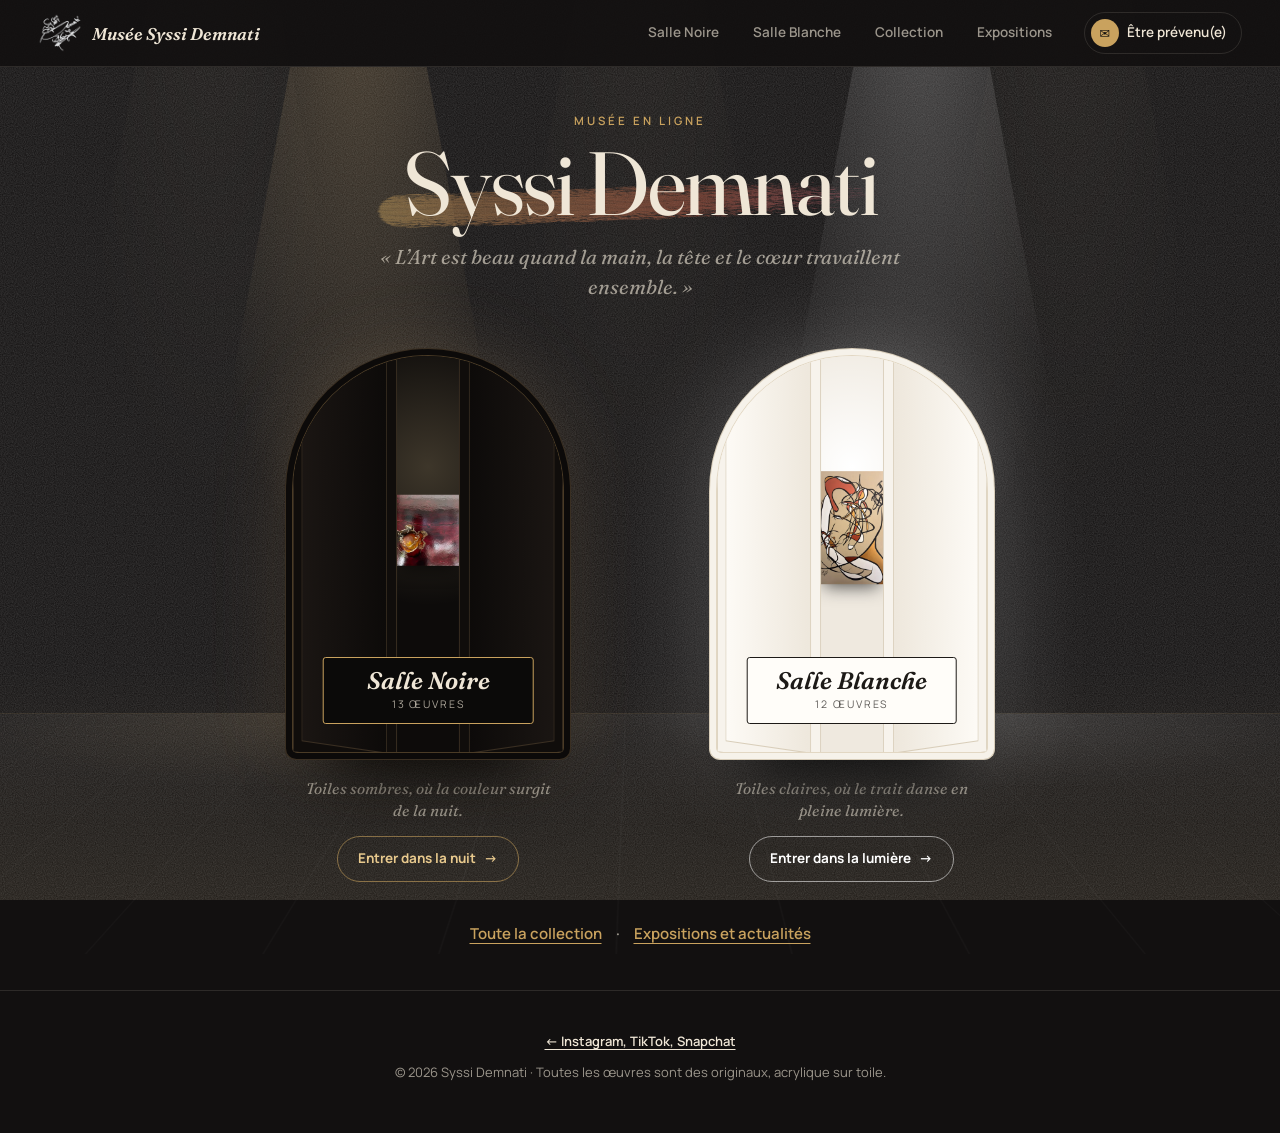
==== commit 07b55847: "Musée: one shared hall, door zoom entry, sideways gallery walk in each room Co-Authored-By: Claude O" ====
--- a/musee/index.html
+++ b/musee/index.html
@@ -22,7 +22,7 @@
   <link rel="stylesheet" href="/musee/musee.css">
 </head>
 <body data-salle="hall">
-  <div class="lights" aria-hidden="true"></div>
+  <div class="veil" id="veil" aria-hidden="true"></div>
   <!-- Fond vivant : la lumière du plafond, le reflet du sol et des coups de pinceau qui se peignent -->
   <div class="atelier" aria-hidden="true">
     <div class="atelier__spots"><span></span><span></span><span></span></div>
@@ -48,65 +48,71 @@
   </header>
 
   <!-- Le hall : le visiteur choisit sa salle -->
+  <!-- Le hall : un seul grand mur, deux portes, chacune éclairée par son projecteur -->
   <section class="hall" id="hall" aria-labelledby="hall-title">
-    <p class="eyebrow">Musée en ligne</p>
-    <h1 id="hall-title"><span class="hall__stroke" aria-hidden="true"></span>Syssi Demnati</h1>
-    <p class="hall__quote">« L’Art est beau quand la main, la tête et le cœur travaillent ensemble. »</p>
-    <p class="hall__choose">Deux salles, deux ambiances. Choisissez la vôtre.</p>
-    <div class="doors">
-      <div class="wing wing--noire" data-wing="noire">
-        <div class="wing__fx" aria-hidden="true">
-          <span class="wing__light"></span>
-          <div class="wing__paint" id="paint-noire"></div>
-          <span class="wing__dust"></span><span class="wing__dust"></span><span class="wing__dust"></span><span class="wing__dust"></span><span class="wing__dust"></span><span class="wing__dust"></span><span class="wing__dust"></span><span class="wing__dust"></span><span class="wing__dust"></span><span class="wing__dust"></span><span class="wing__dust"></span><span class="wing__dust"></span>
+    <div class="hall__fx" aria-hidden="true">
+      <span class="hall__spot hall__spot--noire"></span>
+      <span class="hall__spot hall__spot--blanche"></span>
+      <div class="hall__floor"></div>
+      <div class="hall__dust"><span></span><span></span><span></span><span></span><span></span><span></span><span></span><span></span><span></span><span></span><span></span><span></span><span></span><span></span><span></span><span></span></div>
+    </div>
+    <div class="hall__scene" id="hall-scene">
+      <p class="eyebrow">Musée en ligne</p>
+      <h1 id="hall-title"><span class="hall__stroke" aria-hidden="true"></span>Syssi Demnati</h1>
+      <p class="hall__quote">« L’Art est beau quand la main, la tête et le cœur travaillent ensemble. »</p>
+      <div class="doors">
+        <div class="portal portal--noire">
+          <a class="door door--noire" href="#noire" data-go="noire" data-door="noire" aria-label="Entrer en Salle Noire">
+            <span class="door__glow" aria-hidden="true"></span>
+            <span class="door__room" data-preview="noire" aria-hidden="true"></span>
+            <span class="door__leaf door__leaf--l" aria-hidden="true"></span>
+            <span class="door__leaf door__leaf--r" aria-hidden="true"></span>
+            <span class="door__plate">
+              <span class="door__name">Salle Noire</span>
+              <span class="door__meta" data-count="noire"></span>
+            </span>
+          </a>
+          <p class="portal__line">Toiles sombres, où la couleur surgit de la nuit.</p>
+          <a class="portal__cta" href="#noire" data-go="noire" data-door="noire">Entrer dans la nuit <span aria-hidden="true">→</span></a>
         </div>
-        <a class="door door--noire" href="#noire" data-go="noire" data-door="noire">
-          <span class="door__room" data-preview="noire" aria-hidden="true"></span>
-          <span class="door__leaf door__leaf--l" aria-hidden="true"></span>
-          <span class="door__leaf door__leaf--r" aria-hidden="true"></span>
-          <span class="door__plate">
-            <span class="door__name">Salle Noire</span>
-            <span class="door__meta" data-count="noire"></span>
-          </span>
-        </a>
-        <p class="wing__line">Toiles sombres, où la couleur surgit de la nuit.</p>
-        <a class="wing__cta" href="#noire" data-go="noire" data-door="noire">Entrer dans la nuit <span aria-hidden="true">→</span></a>
-      </div>
-      <div class="wing wing--blanche" data-wing="blanche">
-        <div class="wing__fx" aria-hidden="true">
-          <span class="wing__light"></span>
-          <div class="wing__paint" id="paint-blanche"></div>
-          <span class="wing__beam"></span><span class="wing__beam"></span><span class="wing__beam"></span>
+        <div class="portal portal--blanche">
+          <a class="door door--blanche" href="#blanche" data-go="blanche" data-door="blanche" aria-label="Entrer en Salle Blanche">
+            <span class="door__glow" aria-hidden="true"></span>
+            <span class="door__room" data-preview="blanche" aria-hidden="true"></span>
+            <span class="door__leaf door__leaf--l" aria-hidden="true"></span>
+            <span class="door__leaf door__leaf--r" aria-hidden="true"></span>
+            <span class="door__plate">
+              <span class="door__name">Salle Blanche</span>
+              <span class="door__meta" data-count="blanche"></span>
+            </span>
+          </a>
+          <p class="portal__line">Toiles claires, où le trait danse en pleine lumière.</p>
+          <a class="portal__cta" href="#blanche" data-go="blanche" data-door="blanche">Entrer dans la lumière <span aria-hidden="true">→</span></a>
         </div>
-        <a class="door door--blanche" href="#blanche" data-go="blanche" data-door="blanche">
-          <span class="door__room" data-preview="blanche" aria-hidden="true"></span>
-          <span class="door__leaf door__leaf--l" aria-hidden="true"></span>
-          <span class="door__leaf door__leaf--r" aria-hidden="true"></span>
-          <span class="door__plate">
-            <span class="door__name">Salle Blanche</span>
-            <span class="door__meta" data-count="blanche"></span>
-          </span>
-        </a>
-        <p class="wing__line">Toiles claires, où le trait danse en pleine lumière.</p>
-        <a class="wing__cta" href="#blanche" data-go="blanche" data-door="blanche">Entrer dans la lumière <span aria-hidden="true">→</span></a>
-      </div>
-    </div>
-    <p class="hall__more"><a href="#collection" data-go="collection">Toute la collection</a><span aria-hidden="true">·</span><a href="#expositions" data-go="expositions">Expositions et actualités</a></p>
+      </div>
+      <p class="hall__more"><a href="#collection" data-go="collection">Toute la collection</a><span aria-hidden="true">·</span><a href="#expositions" data-go="expositions">Expositions et actualités</a></p>
+    </div>
   </section>
 
-  <!-- Une salle : les œuvres accrochées au mur -->
+  <!-- Une salle : on la parcourt de gauche à droite en faisant défiler -->
   <main class="room" id="room" hidden>
     <header class="room__head">
       <p class="eyebrow" id="room-eyebrow"></p>
       <h2 id="room-title"></h2>
       <p class="room__intro" id="room-intro"></p>
-      <button class="room__switch" type="button" id="room-switch"></button>
+      <p class="room__hint" aria-hidden="true"><span class="room__mouse"></span>Faites défiler pour parcourir la salle</p>
     </header>
-    <div class="wall" id="wall"></div>
-    <div class="room__end">
-      <button class="room__switch" type="button" data-switch></button>
-      <a class="room__back" href="/musee" data-go="hall">Retour au hall</a>
-    </div>
+    <section class="gallery" id="gallery" aria-label="Les œuvres de la salle">
+      <div class="gallery__stage">
+        <div class="gallery__ghost" id="ghost" aria-hidden="true"></div>
+        <div class="gallery__track" id="wall"></div>
+        <div class="gallery__floor" aria-hidden="true"></div>
+        <div class="gallery__hud">
+          <span class="gallery__count"><b id="g-now">01</b> / <span id="g-total">00</span></span>
+          <span class="gallery__bar"><span id="g-bar"></span></span>
+        </div>
+      </div>
+    </section>
   </main>
 
   <!-- La collection complète -->
--- a/musee/musee.css
+++ b/musee/musee.css
@@ -1,8 +1,9 @@
 /* =================================================================
    Musée Syssi Demnati
-   Two rooms with their own light: the Salle Noire (dark canvases on a
-   night-black wall, spotlit) and the Salle Blanche (light canvases on a
-   white gallery wall, daylight). The hall in between lets visitors choose.
+   One hall with two doors. The Salle Noire hangs dark canvases on a
+   night-black wall under spotlights; the Salle Blanche hangs light
+   canvases on a white wall in daylight. Inside a room the visitor walks
+   along the wall from left to right as they scroll.
    ================================================================= */
 :root {
   --display: "Fraunces", Georgia, serif;
@@ -10,20 +11,21 @@
   --ease: cubic-bezier(.2, .8, .2, 1);
   --gold: #c9a25e;
 
-  /* hall and Salle Noire */
-  --wall: #131110;
-  --wall-2: #1c1816;
+  /* hall, collection, agenda and Salle Noire */
+  --wall: #121010;
+  --wall-2: #1b1715;
   --text: #efe6d6;
   --muted: rgba(239, 230, 214, .62);
   --line: rgba(239, 230, 214, .12);
   --frame: #0a0908;
   --frame-edge: #3a2f22;
   --mat: #0f0d0c;
-  --spot: rgba(255, 236, 200, .13);
-  --cast: 0 50px 60px -30px rgba(0, 0, 0, .9), 0 18px 30px -18px rgba(0, 0, 0, .8);
+  --spot: rgba(255, 232, 190, .2);
+  --floor: rgba(201, 162, 94, .07);
   --chip: rgba(239, 230, 214, .08);
   --accent: var(--gold);
   --on-accent: #141210;
+  --eyebrow: var(--gold);
   color-scheme: dark;
 }
 body[data-salle="blanche"] {
@@ -35,11 +37,12 @@
   --frame: #fbf9f5;
   --frame-edge: #d8cdb9;
   --mat: #fffefb;
-  --spot: rgba(255, 255, 255, .9);
-  --cast: 0 40px 50px -30px rgba(70, 55, 35, .45), 0 10px 20px -12px rgba(70, 55, 35, .3);
+  --spot: rgba(255, 255, 255, .95);
+  --floor: rgba(120, 95, 60, .08);
   --chip: rgba(29, 26, 23, .06);
   --accent: #1d1a17;
   --on-accent: #f4f0e9;
+  --eyebrow: #9a7432;
   color-scheme: light;
 }
 
@@ -51,28 +54,68 @@
   background: var(--wall); color: var(--text);
   font: 400 15px/1.6 var(--sans);
   -webkit-font-smoothing: antialiased;
-  transition: background-color .6s var(--ease), color .6s var(--ease);
 }
 img { display: block; max-width: 100%; }
 a { color: inherit; }
 button { font: inherit; color: inherit; cursor: pointer; }
 .sr { position: absolute; width: 1px; height: 1px; overflow: hidden; clip: rect(0 0 0 0); white-space: nowrap; }
-.eyebrow { margin: 0 0 10px; font-size: 11.5px; font-weight: 600; letter-spacing: .26em; text-transform: uppercase; color: var(--gold); }
-body[data-salle="blanche"] .eyebrow { color: #9a7432; }
+.eyebrow { margin: 0 0 10px; font-size: 11.5px; font-weight: 600; letter-spacing: .26em; text-transform: uppercase; color: var(--eyebrow); }
 [hidden] { display: none !important; }
 
-/* Lights dimming between rooms */
-.lights { position: fixed; inset: 0; z-index: 90; background: #050404; opacity: 0; pointer-events: none; transition: opacity .38s ease; }
-body.dim .lights { opacity: 1; }
+/* The veil: the colour of the next room, which covers the switch between views */
+.veil { position: fixed; inset: 0; z-index: 90; pointer-events: none; opacity: 0; background: #0c0a09; transition: opacity .5s ease; }
+.veil--blanche { background: #f6f2ea; }
+.veil.on { opacity: 1; }
+
+/* =================================================================
+   Living background shared by every view: ceiling spotlights, grain,
+   and brush strokes in her palette that paint themselves and fade.
+   ================================================================= */
+.atelier { position: fixed; inset: 0; z-index: -1; overflow: hidden; pointer-events: none; --paint-alpha: .3; }
+body[data-salle="noire"] .atelier { --paint-alpha: .16; }
+body[data-salle="blanche"] .atelier { --paint-alpha: .2; }
+.atelier__spots { position: absolute; inset: 0; display: flex; justify-content: space-around; }
+.atelier__spots span {
+  width: 34vw; height: 95vh; margin-top: -8vh;
+  background: radial-gradient(50% 100% at 50% 0%, var(--spot-cone, rgba(255, 228, 180, .08)), transparent 70%);
+  clip-path: polygon(38% 0, 62% 0, 100% 100%, 0 100%);
+  animation: breathe 9s ease-in-out infinite alternate;
+}
+.atelier__spots span:nth-child(2) { animation-delay: -3s; }
+.atelier__spots span:nth-child(3) { animation-delay: -6s; }
+body[data-salle="hall"] .atelier__spots { opacity: .5; }
+body[data-salle="blanche"] { --spot-cone: rgba(255, 255, 255, .8); }
+@keyframes breathe { from { opacity: .55; } to { opacity: 1; } }
+.atelier__floor { position: absolute; left: 0; right: 0; bottom: 0; height: 26vh; background: linear-gradient(to top, var(--floor), transparent); }
+.atelier__grain {
+  position: absolute; inset: 0; opacity: .45; mix-blend-mode: overlay;
+  background-image: url("data:image/svg+xml,%3Csvg xmlns='http://www.w3.org/2000/svg' width='160' height='160'%3E%3Cfilter id='n'%3E%3CfeTurbulence type='fractalNoise' baseFrequency='.9' numOctaves='2' stitchTiles='stitch'/%3E%3CfeColorMatrix values='0 0 0 0 .5 0 0 0 0 .5 0 0 0 0 .5 0 0 0 .5 0'/%3E%3C/filter%3E%3Crect width='100%25' height='100%25' filter='url(%23n)'/%3E%3C/svg%3E");
+}
+.atelier__paint { position: absolute; inset: 0; opacity: var(--paint-alpha); transition: opacity 1.2s ease; }
+body[data-salle="blanche"] .atelier__paint { mix-blend-mode: multiply; }
+.stroke {
+  position: absolute; left: var(--x); top: var(--y); width: var(--w); aspect-ratio: 5 / 1;
+  background: var(--c);
+  -webkit-mask: var(--m) center / 100% 100% no-repeat;
+          mask: var(--m) center / 100% 100% no-repeat;
+  transform: translate(-50%, -50%) rotate(var(--rot)) scaleX(var(--flip));
+  clip-path: inset(0 100% 0 0);
+  animation: brush var(--life) cubic-bezier(.65, .05, .25, 1) forwards;
+}
+@keyframes brush {
+  0% { clip-path: inset(0 100% 0 0); opacity: 1; }
+  18% { clip-path: inset(0 -4% 0 0); opacity: 1; }
+  70% { clip-path: inset(0 -4% 0 0); opacity: .9; }
+  100% { clip-path: inset(0 -4% 0 0); opacity: 0; }
+}
 
 /* ---------- Top bar ---------- */
 .top {
   position: sticky; top: 0; z-index: 20;
   display: flex; align-items: center; gap: 18px;
   padding: 12px max(16px, 3vw); padding-top: max(12px, env(safe-area-inset-top));
-  background: color-mix(in srgb, var(--wall) 92%, transparent);
+  background: color-mix(in srgb, var(--wall) 90%, transparent);
   border-bottom: 1px solid var(--line);
-  transition: background-color .6s var(--ease);
 }
 .top__brand { display: flex; align-items: center; gap: 10px; text-decoration: none; margin-right: auto; }
 .top__brand img { width: 44px; height: auto; filter: invert(94%); }
@@ -90,119 +133,272 @@
 }
 .top__avatar { width: 28px; height: 28px; border-radius: 50%; display: grid; place-items: center; background: var(--accent); color: var(--on-accent); font-size: 13px; }
 
-/* ---------- Hall ---------- */
-.hall { max-width: 1180px; margin: 0 auto; padding: clamp(36px, 7vh, 80px) max(16px, 3vw) 70px; text-align: center; }
-.hall h1 { margin: 0; font: 400 clamp(46px, 8vw, 104px)/.95 var(--display); letter-spacing: -.02em; }
-.hall__quote { margin: 20px auto 0; max-width: 34ch; font: italic 400 clamp(17px, 2vw, 21px)/1.5 var(--display); color: var(--muted); }
-.hall__choose { margin: 34px 0 22px; font-size: 13px; letter-spacing: .14em; text-transform: uppercase; color: var(--muted); }
-.doors { display: grid; grid-template-columns: 1fr 1fr; gap: clamp(14px, 3vw, 40px); perspective: 1600px; }
+/* =================================================================
+   The hall: a single wall with both doors, each under its own light
+   ================================================================= */
+.hall { position: relative; isolation: isolate; overflow: hidden; min-height: calc(100svh - 64px); }
+.hall__fx { position: absolute; inset: 0; z-index: -1; pointer-events: none; }
+/* a spotlight above each door, warm over the black one, white over the white one */
+.hall__spot {
+  position: absolute; top: -10%; width: 40%; height: 120%;
+  clip-path: polygon(40% 0, 60% 0, 100% 100%, 0 100%);
+  transition: opacity .8s ease;
+  animation: breathe 7s ease-in-out infinite alternate;
+}
+.hall__spot--noire { left: 8%; background: radial-gradient(45% 75% at 50% 0%, rgba(255, 214, 150, .2), transparent 75%); }
+.hall__spot--blanche { right: 8%; background: radial-gradient(45% 75% at 50% 0%, rgba(255, 255, 255, .2), transparent 75%); animation-delay: -3.5s; }
+.hall[data-lean="noire"] .hall__spot--blanche, .hall[data-lean="blanche"] .hall__spot--noire { opacity: .35; }
+/* a polished floor that catches the light */
+.hall__floor {
+  position: absolute; left: -10%; right: -10%; bottom: 0; height: 30%;
+  background:
+    radial-gradient(30% 60% at 30% 0%, rgba(255, 214, 150, .1), transparent 70%),
+    radial-gradient(30% 60% at 70% 0%, rgba(255, 255, 255, .1), transparent 70%),
+    linear-gradient(to bottom, rgba(255, 255, 255, .03), transparent 60%),
+    repeating-linear-gradient(90deg, rgba(255, 255, 255, .025) 0 1px, transparent 1px 7%);
+  transform: perspective(600px) rotateX(58deg); transform-origin: top;
+  border-top: 1px solid rgba(201, 162, 94, .18);
+}
+/* dust drifting up through the light */
+.hall__dust span {
+  position: absolute; bottom: 0; left: var(--l); width: 3px; height: 3px; border-radius: 50%;
+  background: #f3d79b; box-shadow: 0 0 6px 1px rgba(243, 215, 155, .6);
+  opacity: 0; animation: dust var(--t, 10s) linear var(--d, 0s) infinite;
+}
+.hall__dust span:nth-child(odd) { background: #fff; box-shadow: 0 0 6px 1px rgba(255, 255, 255, .6); }
+.hall__dust span:nth-child(1) { --l: 14%; --d: -1s; }
+.hall__dust span:nth-child(2) { --l: 22%; --d: -6s; --t: 13s; }
+.hall__dust span:nth-child(3) { --l: 28%; --d: -3s; }
+.hall__dust span:nth-child(4) { --l: 33%; --d: -8s; --t: 8s; }
+.hall__dust span:nth-child(5) { --l: 38%; --d: -2s; --t: 12s; }
+.hall__dust span:nth-child(6) { --l: 44%; --d: -5s; }
+.hall__dust span:nth-child(7) { --l: 52%; --d: -9s; --t: 14s; }
+.hall__dust span:nth-child(8) { --l: 58%; --d: -4s; }
+.hall__dust span:nth-child(9) { --l: 63%; --d: -7s; --t: 9s; }
+.hall__dust span:nth-child(10) { --l: 68%; --d: -1.5s; }
+.hall__dust span:nth-child(11) { --l: 73%; --d: -10s; --t: 12s; }
+.hall__dust span:nth-child(12) { --l: 78%; --d: -6.5s; }
+.hall__dust span:nth-child(13) { --l: 84%; --d: -3.5s; --t: 11s; }
+.hall__dust span:nth-child(14) { --l: 9%; --d: -11s; }
+.hall__dust span:nth-child(15) { --l: 48%; --d: -12s; --t: 15s; }
+.hall__dust span:nth-child(16) { --l: 90%; --d: -8.5s; }
+@keyframes dust {
+  0% { transform: translate(0, 0); opacity: 0; }
+  15% { opacity: .9; }
+  50% { transform: translate(16px, -45vh); }
+  85% { opacity: .5; }
+  100% { transform: translate(-10px, -95vh); opacity: 0; }
+}
+
+.hall__scene {
+  max-width: 1180px; margin: 0 auto; padding: clamp(28px, 5vh, 60px) max(16px, 3vw) 44px; text-align: center;
+  transform-origin: 50% 70%;
+}
+.hall__scene > * { animation: rise 1s var(--ease) both; }
+.hall__scene > :nth-child(2) { animation-delay: .1s; }
+.hall__scene > :nth-child(3) { animation-delay: .22s; }
+.hall__scene > :nth-child(4) { animation-delay: .38s; }
+.hall__scene > :nth-child(5) { animation-delay: .6s; }
+@keyframes rise { from { opacity: 0; transform: translateY(24px); } }
+.hall h1 { position: relative; display: inline-block; isolation: isolate; margin: 0; font: 400 clamp(44px, 7vw, 92px)/.95 var(--display); letter-spacing: -.02em; }
+.hall__stroke {
+  position: absolute; left: -6%; right: -6%; top: 46%; height: 52%; z-index: -1;
+  background: linear-gradient(90deg, #c9a25e, #c8644a 60%, #b9607a);
+  -webkit-mask: url("/assets/brush/stroke-1.webp") center / 100% 100% no-repeat;
+          mask: url("/assets/brush/stroke-1.webp") center / 100% 100% no-repeat;
+  opacity: .55; transform: rotate(-2deg);
+  clip-path: inset(0 100% 0 0); animation: paintIn 1.4s cubic-bezier(.65, .05, .25, 1) .5s forwards;
+}
+@keyframes paintIn { to { clip-path: inset(0 -4% 0 0); } }
+.hall__quote { margin: 16px auto 0; max-width: 40ch; font: italic 400 clamp(16px, 1.7vw, 20px)/1.5 var(--display); color: var(--muted); }
+
+.doors { display: flex; justify-content: center; gap: clamp(40px, 12vw, 200px); margin-top: clamp(30px, 6vh, 60px); }
+.portal { display: flex; flex-direction: column; align-items: center; transition: opacity .6s ease, filter .6s ease; }
+.hall[data-lean="noire"] .portal--blanche, .hall[data-lean="blanche"] .portal--noire { opacity: .55; }
 .door {
-  position: relative; display: block; aspect-ratio: 3 / 4.2; width: min(100%, calc(54vh * 3 / 4.2)); margin: 0 auto; perspective: 1100px;
-  border-radius: 200px 200px 6px 6px; overflow: hidden; isolation: isolate; text-decoration: none;
-  box-shadow: 0 40px 70px -40px rgba(0, 0, 0, .9);
-}
-.door--noire { background: #0b0a09; color: #efe6d6; border: 1px solid #3a2f22; }
-.door--blanche { background: #f6f2ec; color: #1d1a17; border: 1px solid #d8cdb9; }
-/* what is behind the door: three works of the room */
-.door__room {
-  position: absolute; inset: 0; z-index: -2; display: flex; align-items: center; justify-content: center; gap: 6%;
-  padding: 22% 10% 30%;
-}
-.door--noire .door__room { background: radial-gradient(70% 50% at 50% 30%, rgba(255, 236, 200, .16), transparent 70%), #100e0d; }
-.door--blanche .door__room { background: radial-gradient(70% 50% at 50% 30%, #fff, transparent 70%), #efe9df; }
-.door__room img { width: 28%; height: auto; box-shadow: 0 14px 20px -12px rgba(0, 0, 0, .7); transform: translateY(var(--y, 0)); }
-.door__room img:nth-child(2) { width: 34%; --y: -6%; }
-/* the two leaves of the door, which swing open */
-.door__leaf {
-  position: absolute; top: 0; bottom: 0; width: 50%; z-index: -1;
-  transition: transform 1.1s var(--ease);
-}
-.door__leaf--l { left: 0; transform-origin: left center; }
-.door__leaf--r { right: 0; transform-origin: right center; }
-.door--noire .door__leaf { background: linear-gradient(90deg, #191512, #0d0b0a); box-shadow: inset 0 0 0 1px #3a2f22, inset 0 0 0 14px #0f0d0b, inset 0 0 0 15px #3a2f22; }
-.door--noire .door__leaf--r { background: linear-gradient(270deg, #191512, #0d0b0a); }
-.door--blanche .door__leaf { background: linear-gradient(90deg, #fbf9f5, #ece6dc); box-shadow: inset 0 0 0 1px #d8cdb9, inset 0 0 0 14px #f6f2ec, inset 0 0 0 15px #d8cdb9; }
-.door--blanche .door__leaf--r { background: linear-gradient(270deg, #fbf9f5, #ece6dc); }
-.door:hover .door__leaf--l, .door:focus-visible .door__leaf--l { transform: rotateY(-72deg); }
-.door:hover .door__leaf--r, .door:focus-visible .door__leaf--r { transform: rotateY(72deg); }
+  position: relative; display: block; isolation: isolate; text-decoration: none;
+  width: min(42vw, 270px, calc(46vh * 3 / 4.4)); aspect-ratio: 3 / 4.4;
+  border-radius: 200px 200px 6px 6px; overflow: hidden; perspective: 1100px;
+  transition: transform .7s var(--ease), box-shadow .7s var(--ease);
+}
+.door--noire { background: #070605; color: #efe6d6; box-shadow: 0 0 0 1px #4a3b26, 0 0 0 7px #0c0a09, 0 0 0 8px #3a2f22, 0 50px 70px -30px #000, 0 0 90px -10px rgba(255, 206, 140, .22); }
+.door--blanche { background: #fbf8f2; color: #1d1a17; box-shadow: 0 0 0 1px #e2d7c3, 0 0 0 7px #f6f2ea, 0 0 0 8px #d8cdb9, 0 50px 70px -30px #000, 0 0 110px -10px rgba(255, 255, 255, .35); }
+.door:hover, .door:focus-visible { transform: translateY(-6px); }
+.door--noire:hover { box-shadow: 0 0 0 1px #c9a25e, 0 0 0 7px #0c0a09, 0 0 0 8px #c9a25e, 0 50px 70px -30px #000, 0 0 140px 0 rgba(255, 206, 140, .38); }
+.door--blanche:hover { box-shadow: 0 0 0 1px #fff, 0 0 0 7px #f6f2ea, 0 0 0 8px #fff, 0 50px 70px -30px #000, 0 0 160px 10px rgba(255, 255, 255, .5); }
+.door:focus-visible { outline: 2px solid var(--gold); outline-offset: 12px; }
+/* what's inside: three works of the room, lit */
+.door__room { position: absolute; inset: 0; z-index: -2; display: flex; align-items: center; justify-content: center; gap: 7%; padding: 20% 9% 34%; }
+.door--noire .door__room { background: radial-gradient(70% 50% at 50% 28%, rgba(255, 226, 170, .2), transparent 70%), #0d0b0a; }
+.door--blanche .door__room { background: radial-gradient(70% 50% at 50% 28%, #fff, transparent 70%), #efe9df; }
+.door__room img { width: 26%; height: auto; box-shadow: 0 12px 18px -10px rgba(0, 0, 0, .7); }
+.door__room img:nth-child(2) { width: 34%; transform: translateY(-6%); }
+.door__glow { position: absolute; inset: 0; z-index: -1; opacity: 0; transition: opacity .6s ease; }
+.door--noire .door__glow { background: radial-gradient(60% 50% at 50% 40%, rgba(255, 210, 140, .35), transparent 70%); }
+.door--blanche .door__glow { background: radial-gradient(60% 50% at 50% 40%, #fff, transparent 70%); }
+.door:hover .door__glow { opacity: 1; }
+/* the two leaves, ajar, swing open on hover and fully when you enter */
+.door__leaf { position: absolute; top: 0; bottom: 0; width: 50%; z-index: -1; transition: transform 1.1s var(--ease); }
+.door__leaf--l { left: 0; transform-origin: left center; transform: rotateY(-38deg); }
+.door__leaf--r { right: 0; transform-origin: right center; transform: rotateY(38deg); }
+.door--noire .door__leaf { background: linear-gradient(90deg, #1c1714, #0b0908); box-shadow: inset 0 0 0 1px #3a2f22, inset 0 0 0 12px #100d0b, inset 0 0 0 13px #3a2f22; }
+.door--noire .door__leaf--r { background: linear-gradient(270deg, #1c1714, #0b0908); }
+.door--blanche .door__leaf { background: linear-gradient(90deg, #fffdf9, #ece5d9); box-shadow: inset 0 0 0 1px #d8cdb9, inset 0 0 0 12px #f7f3ec, inset 0 0 0 13px #d8cdb9; }
+.door--blanche .door__leaf--r { background: linear-gradient(270deg, #fffdf9, #ece5d9); }
+.door:hover .door__leaf--l, .door:focus-visible .door__leaf--l { transform: rotateY(-78deg); }
+.door:hover .door__leaf--r, .door:focus-visible .door__leaf--r { transform: rotateY(78deg); }
+.door.is-open .door__leaf--l { transform: rotateY(-100deg); transition-duration: .7s; }
+.door.is-open .door__leaf--r { transform: rotateY(100deg); transition-duration: .7s; }
 .door__plate {
   position: absolute; left: 50%; bottom: 7%; transform: translateX(-50%);
-  display: grid; gap: 2px; min-width: 64%; padding: 12px 18px;
-  border-radius: 4px;
+  display: grid; gap: 2px; width: 78%; padding: 10px 8px; border-radius: 3px; text-align: center;
 }
 .door--noire .door__plate { background: #0b0a09; border: 1px solid #c9a25e; }
 .door--blanche .door__plate { background: #fffdf9; border: 1px solid #1d1a17; }
-.door__name { font: italic 600 clamp(19px, 2.4vw, 28px)/1.1 var(--display); }
-.door__meta { font-size: 11.5px; letter-spacing: .18em; text-transform: uppercase; opacity: .7; }
-.door:focus-visible { outline: 2px solid var(--gold); outline-offset: 6px; }
-.hall__expo { display: inline-block; margin-top: 34px; font-weight: 600; color: var(--gold); text-underline-offset: 4px; }
-
-/* ---------- Room ---------- */
-.room { padding: 0 max(16px, 4vw) 80px; }
-.room__head { max-width: 760px; margin: 0 auto; padding: clamp(40px, 8vh, 90px) 0 clamp(30px, 6vh, 70px); text-align: center; }
+.door__name { font: italic 600 clamp(17px, 2vw, 24px)/1.1 var(--display); white-space: nowrap; }
+.door__meta { font-size: 10.5px; letter-spacing: .18em; text-transform: uppercase; opacity: .7; }
+.portal__line { margin: 26px 0 4px; max-width: 26ch; font: italic 400 15.5px/1.45 var(--display); color: var(--muted); }
+.portal__cta {
+  display: inline-flex; gap: 8px; align-items: center; margin-top: 10px; padding: 11px 20px; border-radius: 999px;
+  text-decoration: none; font-weight: 700; font-size: 13.5px; transition: background-color .3s, color .3s, transform .3s var(--ease);
+}
+.portal--noire .portal__cta { border: 1px solid rgba(201, 162, 94, .6); color: #e8c98d; }
+.portal--noire .portal__cta:hover { background: #c9a25e; color: #141210; }
+.portal--blanche .portal__cta { border: 1px solid rgba(255, 255, 255, .55); color: #fff; }
+.portal--blanche .portal__cta:hover { background: #f6f2ea; color: #1d1a17; }
+.hall__more { display: flex; justify-content: center; gap: 14px; margin: 40px 0 0; font-weight: 600; }
+.hall__more a { color: var(--gold); text-underline-offset: 4px; }
+.hall__more span { color: var(--muted); }
+
+/* Entering: the hall flies towards the door you picked */
+.hall__scene.zoom { transition: transform 1.05s cubic-bezier(.7, 0, .25, 1), opacity .7s ease .35s; transform: scale(3.2); opacity: 0; }
+.hall.leaving .hall__fx { transition: opacity .8s ease .2s; opacity: 0; }
+
+/* =================================================================
+   A room: the paintings hang along one long wall, scrolled sideways
+   ================================================================= */
+.room__head { max-width: 760px; margin: 0 auto; padding: clamp(40px, 9vh, 100px) 16px clamp(20px, 4vh, 40px); text-align: center; }
+.room__head > * { animation: rise .9s var(--ease) both; }
+.room__head > :nth-child(2) { animation-delay: .1s; }
+.room__head > :nth-child(3) { animation-delay: .2s; }
+.room__head > :nth-child(4) { animation-delay: .35s; }
 .room__head h2 { margin: 0; font: 400 clamp(34px, 5.4vw, 68px)/1.04 var(--display); letter-spacing: -.015em; text-wrap: balance; }
-.room__intro { margin: 16px auto 24px; max-width: 46ch; color: var(--muted); }
-.room__switch {
-  padding: 11px 20px; border-radius: 999px; border: 1px solid var(--line); background: var(--chip);
-  font-size: 13.5px; font-weight: 600; transition: background-color .3s, border-color .3s;
-}
-.room__switch:hover { border-color: var(--text); }
-.room__end { display: flex; flex-direction: column; align-items: center; gap: 16px; padding-top: 30px; }
-.room__back { font-size: 13.5px; color: var(--muted); }
-
-/* The wall: works hung at eye level, alternating left and right on wide screens */
-.wall { max-width: 1240px; margin: 0 auto; display: grid; gap: clamp(70px, 12vh, 140px); }
-.piece { display: grid; justify-items: center; gap: 22px; }
+.room__intro { margin: 16px auto 0; max-width: 46ch; color: var(--muted); }
+.room__hint { display: inline-flex; align-items: center; gap: 12px; margin: 28px 0 0; font-size: 12px; letter-spacing: .14em; text-transform: uppercase; color: var(--muted); }
+.room__mouse { width: 18px; height: 28px; border: 1.5px solid currentColor; border-radius: 10px; position: relative; }
+.room__mouse::after { content: ""; position: absolute; left: 50%; top: 5px; width: 2px; height: 6px; margin-left: -1px; border-radius: 2px; background: currentColor; animation: wheel 1.6s ease-in-out infinite; }
+@keyframes wheel { 60% { transform: translateY(7px); opacity: 0; } }
+
+.gallery { position: relative; height: 400vh; }
+.gallery__stage { position: sticky; top: 0; height: 100svh; overflow: hidden; }
+/* the room's name, huge and faint, sliding slowly behind the paintings */
+.gallery__ghost {
+  position: absolute; top: 50%; left: 0; white-space: nowrap;
+  font: italic 400 clamp(140px, 26vw, 380px)/1 var(--display); letter-spacing: -.03em;
+  color: transparent; -webkit-text-stroke: 1px var(--line);
+  transform: translate3d(var(--gx, 0), -60%, 0); will-change: transform; pointer-events: none;
+}
+.gallery__floor {
+  position: absolute; left: 0; right: 0; bottom: 0; height: 22%; pointer-events: none;
+  background: linear-gradient(to top, var(--floor), transparent);
+  border-top: 1px solid var(--line);
+}
+.gallery__track {
+  position: absolute; top: 0; bottom: 0; left: 0;
+  display: flex; align-items: center; gap: clamp(60px, 9vw, 160px);
+  padding: 64px 50vw 0 calc(50vw - 18vh);
+  will-change: transform;
+}
+.piece {
+  --f: 0;
+  flex: none; position: relative; display: flex; flex-direction: column; align-items: center; gap: 22px;
+  transform: scale(calc(.84 + var(--f) * .16)); transform-origin: 50% 60%;
+}
+/* the spotlight on each painting brightens as it reaches the middle */
+.piece::before {
+  content: ""; position: absolute; left: -45%; right: -45%; top: -38%; height: 130%; z-index: -1; pointer-events: none;
+  background: radial-gradient(closest-side, var(--spot), transparent);
+  opacity: calc(.15 + var(--f) * .85);
+}
 .piece__frame {
-  position: relative; display: block; padding: clamp(10px, 1.6vw, 18px); border: 0; border-radius: 2px;
-  width: min(100%, calc(min(78vh, 900px) * var(--r)));
+  position: relative; display: block; padding: clamp(8px, 1.2vh, 14px); border: 0; border-radius: 2px; cursor: zoom-in;
   background: var(--frame);
-  box-shadow: inset 0 0 0 1px var(--frame-edge), var(--cast);
-  transition: transform .8s var(--ease), box-shadow .6s;
-}
-.piece__frame img { width: 100%; height: auto; }
-/* spotlight from above */
-.piece__frame::before {
-  content: ""; position: absolute; left: -35%; right: -35%; top: -45%; height: 120%; z-index: -1;
-  background: radial-gradient(closest-side, var(--spot), transparent);
-  opacity: 0; transition: opacity 1.4s ease .2s; pointer-events: none;
-}
-.piece.lit .piece__frame::before { opacity: 1; }
-.piece__frame:hover { transform: translateY(-4px); }
+  box-shadow: inset 0 0 0 1px var(--frame-edge), 0 40px 50px -30px rgba(0, 0, 0, .75), 0 14px 24px -16px rgba(0, 0, 0, .6);
+}
+.piece__frame img {
+  height: min(54svh, 560px); width: auto; max-width: 74vw; object-fit: contain;
+  filter: saturate(calc(.75 + var(--f) * .25)) brightness(calc(.8 + var(--f) * .2));
+}
 .piece__frame:focus-visible { outline: 2px solid var(--gold); outline-offset: 8px; }
-.piece { opacity: 0; transform: translateY(40px); transition: opacity 1s var(--ease), transform 1.1s var(--ease); }
-.piece.lit { opacity: 1; transform: none; }
-
-/* The cartel, like the small label next to a work in a museum */
 .cartel {
-  display: flex; align-items: center; justify-content: space-between; gap: 18px;
-  width: min(100%, 460px); padding: 12px 14px 12px 18px;
+  display: flex; align-items: center; justify-content: space-between; gap: 16px;
+  min-width: 280px; padding: 10px 12px 10px 16px;
   background: var(--mat); border: 1px solid var(--line); border-radius: 3px;
-}
-.cartel h3 { margin: 0; font: italic 600 18px/1.2 var(--display); }
-.cartel p { margin: 2px 0 0; font-size: 12.5px; color: var(--muted); }
+  opacity: calc(var(--f) * 1.4 - .2); transform: translateY(calc((1 - var(--f)) * 14px));
+}
+.cartel h3 { margin: 0; font: italic 600 17px/1.2 var(--display); }
+.cartel p { margin: 2px 0 0; font-size: 12px; color: var(--muted); }
 .cartel__actions { display: flex; align-items: center; gap: 8px; flex-shrink: 0; }
+/* the last stop on the wall: go on to the other room or back to the hall */
+.exit { flex: none; display: flex; flex-direction: column; align-items: center; gap: 16px; width: min(78vw, 420px); text-align: center; }
+.exit h3 { margin: 0; font: italic 400 clamp(26px, 3vw, 38px)/1.15 var(--display); }
+.exit p { margin: 0; color: var(--muted); }
+.exit__go {
+  display: inline-flex; align-items: center; gap: 10px; padding: 14px 24px; border-radius: 999px; border: 0;
+  background: var(--accent); color: var(--on-accent); font-weight: 700; font-size: 14.5px;
+  transition: transform .3s var(--ease);
+}
+.exit__go:hover { transform: translateX(4px); }
+.exit__back { font-size: 13.5px; color: var(--muted); }
+.gallery__hud {
+  position: absolute; left: 50%; bottom: max(22px, env(safe-area-inset-bottom)); transform: translateX(-50%);
+  display: flex; align-items: center; gap: 16px; font-size: 12.5px; letter-spacing: .12em; color: var(--muted);
+}
+.gallery__count { white-space: nowrap; }
+.gallery__count b { color: var(--text); font-weight: 700; }
+.gallery__bar { position: relative; width: min(220px, 40vw); height: 2px; background: var(--line); border-radius: 2px; overflow: hidden; }
+.gallery__bar span { position: absolute; inset: 0; background: var(--accent); transform-origin: left; transform: scaleX(var(--p, 0)); }
 
 .like, .avis {
-  display: inline-flex; align-items: center; gap: 6px; height: 38px; padding: 0 14px;
-  border-radius: 999px; border: 1px solid var(--line); background: var(--chip); font-size: 13.5px; font-weight: 600;
-}
-.like__heart { width: 17px; height: 17px; fill: none; stroke: currentColor; stroke-width: 2; transition: fill .3s, stroke .3s, transform .3s var(--ease); }
+  display: inline-flex; align-items: center; gap: 6px; height: 36px; padding: 0 12px;
+  border-radius: 999px; border: 1px solid var(--line); background: var(--chip); font-size: 13px; font-weight: 600;
+}
+.like__heart { width: 16px; height: 16px; fill: none; stroke: currentColor; stroke-width: 2; transition: fill .3s, stroke .3s, transform .3s var(--ease); }
 .like[aria-pressed="true"] .like__heart { fill: #d2465a; stroke: #d2465a; }
 .like.pop .like__heart { animation: pop .5s var(--ease); }
 @keyframes pop { 40% { transform: scale(1.5); } }
 .like:hover, .avis:hover { border-color: var(--text); }
 
-@media (min-width: 900px) {
-  .piece { grid-template-columns: auto minmax(220px, 300px); align-items: end; justify-content: center; gap: 36px; }
-  .piece:nth-child(even) { grid-template-columns: minmax(220px, 300px) auto; }
-  .piece:nth-child(even) .piece__frame { order: 2; }
-  .piece__frame { width: min(calc(100vw - 520px), calc(min(76vh, 860px) * var(--r)), 820px); }
-  .cartel { flex-direction: column; align-items: flex-start; width: 100%; padding: 18px 20px; margin-bottom: 8%; }
-}
+/* =================================================================
+   Collection
+   ================================================================= */
+.collection { max-width: 1280px; margin: 0 auto; padding: clamp(40px, 8vh, 80px) max(16px, 4vw) 80px; }
+.collection__head { text-align: center; margin-bottom: 40px; }
+.collection__head > * { animation: rise .9s var(--ease) both; }
+.collection__head h2 { margin: 0; font: 400 clamp(40px, 6vw, 76px)/1 var(--display); }
+.collection__intro { color: var(--muted); margin: 14px 0 22px; }
+.chips { display: flex; flex-wrap: wrap; justify-content: center; gap: 8px; }
+.chip { padding: 9px 16px; border-radius: 999px; border: 1px solid var(--line); background: none; font-size: 13.5px; font-weight: 600; color: var(--muted); transition: all .3s; }
+.chip[aria-pressed="true"] { background: var(--accent); color: var(--on-accent); border-color: transparent; }
+.chips__sep { width: 1px; background: var(--line); margin: 4px 6px; }
+.catalogue { columns: 4 240px; column-gap: 22px; }
+.card {
+  break-inside: avoid; margin: 0 0 26px; display: block; width: 100%; text-align: left;
+  padding: 0; border: 0; background: none; cursor: zoom-in;
+  animation: rise .7s var(--ease) both; animation-delay: calc(var(--i) * 40ms);
+}
+.card__img { position: relative; display: block; overflow: hidden; padding: 8px; background: var(--mat); border: 1px solid var(--line); box-shadow: 0 24px 34px -24px rgba(0, 0, 0, .7); }
+.card__img img { width: 100%; height: auto; transition: transform 1s var(--ease); }
+.card:hover .card__img img { transform: scale(1.05); }
+.card__meta { display: flex; justify-content: space-between; align-items: baseline; padding: 12px 2px 0; }
+.card__meta strong { font: italic 600 17px/1.2 var(--display); }
+.card__meta span { font-size: 12.5px; color: var(--muted); }
+.card__badge { display: inline-flex; align-items: center; gap: 4px; }
+.card__badge svg { width: 13px; height: 13px; fill: #d2465a; }
 
 /* ---------- Agenda ---------- */
 .expos { max-width: 960px; margin: 0 auto; padding: clamp(40px, 8vh, 90px) max(16px, 4vw) 80px; }
+.expos > * { animation: rise .9s var(--ease) both; }
 .expos h2 { margin: 0 0 30px; font: 400 clamp(38px, 6vw, 72px)/1 var(--display); }
 .expos h3 { margin: 0 0 12px; font: italic 600 20px/1.2 var(--display); }
 .expos__grid { display: grid; grid-template-columns: 1fr 1fr; gap: 30px; }
@@ -233,35 +429,38 @@
 .check { display: flex; align-items: center; gap: 10px; margin: 0 0 16px; font-size: 14px; }
 .check input { width: 18px; height: 18px; accent-color: var(--gold); }
 
-/* ---------- Dialogs ---------- */
-dialog {
-  border: 0; padding: 0; color: var(--text); background: var(--wall);
-  max-width: none; max-height: none;
-}
+/* =================================================================
+   Dialogs: the artwork viewer and the account
+   ================================================================= */
+dialog { border: 0; padding: 0; color: var(--text); background: var(--wall); max-width: none; max-height: none; }
 dialog::backdrop { background: rgba(5, 4, 4, .82); }
-.x {
-  position: absolute; top: 12px; right: 12px; z-index: 3; width: 42px; height: 42px; border-radius: 50%;
-  border: 1px solid var(--line); background: var(--wall);
-}
+.x { position: absolute; top: 12px; right: 12px; z-index: 3; width: 42px; height: 42px; border-radius: 50%; border: 1px solid var(--line); background: var(--wall); }
 
 .viewer { width: 100vw; height: 100dvh; display: none; grid-template-columns: 1fr; overflow: auto; }
-.viewer[open] { display: grid; }
-.viewer[data-salle="blanche"] { --wall: #f4f0e9; --wall-2: #ebe5da; --text: #1d1a17; --muted: rgba(29, 26, 23, .6); --line: rgba(29, 26, 23, .12); --chip: rgba(29, 26, 23, .06); --accent: #1d1a17; --on-accent: #f4f0e9; --mat: #fffefb; }
-.viewer[data-salle="noire"] { --wall: #131110; --wall-2: #1c1816; --text: #efe6d6; --muted: rgba(239, 230, 214, .62); --line: rgba(239, 230, 214, .12); --chip: rgba(239, 230, 214, .08); --accent: #c9a25e; --on-accent: #141210; --mat: #0f0d0c; }
+.viewer[open] { display: grid; animation: fadeIn .4s ease; }
+@keyframes fadeIn { from { opacity: 0; } }
+.viewer[data-salle="blanche"] { --wall: #f4f0e9; --wall-2: #ebe5da; --text: #1d1a17; --muted: rgba(29, 26, 23, .6); --line: rgba(29, 26, 23, .12); --chip: rgba(29, 26, 23, .06); --accent: #1d1a17; --on-accent: #f4f0e9; --mat: #fffefb; --eyebrow: #9a7432; }
+.viewer[data-salle="noire"] { --wall: #121010; --wall-2: #1b1715; --text: #efe6d6; --muted: rgba(239, 230, 214, .62); --line: rgba(239, 230, 214, .12); --chip: rgba(239, 230, 214, .08); --accent: #c9a25e; --on-accent: #141210; --mat: #0f0d0c; --eyebrow: #c9a25e; }
 .viewer__art { position: relative; display: grid; place-items: center; padding: 64px 16px 20px; min-height: 60dvh; }
 .viewer__art img { max-height: 76dvh; width: auto; box-shadow: 0 30px 60px -30px rgba(0, 0, 0, .8); }
-.viewer__nav {
-  position: absolute; top: 50%; width: 44px; height: 44px; border-radius: 50%; border: 1px solid var(--line);
-  background: var(--wall); font-size: 18px; transform: translateY(-50%);
-}
+.viewer__nav { position: absolute; top: 50%; width: 44px; height: 44px; border-radius: 50%; border: 1px solid var(--line); background: var(--wall); font-size: 18px; transform: translateY(-50%); }
 .viewer__nav--prev { left: 8px; }
 .viewer__nav--next { right: 8px; }
 .viewer__side { padding: 10px 22px 40px; max-width: 560px; width: 100%; margin: 0 auto; }
 .viewer__side h3 { margin: 0; font: italic 600 32px/1.1 var(--display); }
 .viewer__medium { margin: 4px 0 18px; color: var(--muted); }
+.viewer__facts { display: grid; grid-template-columns: auto 1fr; gap: 6px 16px; margin: 0 0 18px; padding: 14px 0; border-top: 1px solid var(--line); border-bottom: 1px solid var(--line); font-size: 13.5px; }
+.viewer__facts dt { color: var(--muted); }
+.viewer__facts dd { margin: 0; font-weight: 600; }
+.viewer__buy { display: flex; gap: 10px; flex-wrap: wrap; margin-bottom: 16px; }
+.viewer__buy .btn { text-decoration: none; }
 .viewer__actions { display: flex; align-items: center; gap: 14px; flex-wrap: wrap; }
 .viewer__stars { color: var(--gold); font-size: 14px; }
 .viewer__side h4 { margin: 30px 0 10px; font-size: 12px; letter-spacing: .2em; text-transform: uppercase; color: var(--muted); }
+.viewer__more { display: grid; grid-template-columns: repeat(4, 1fr); gap: 10px; }
+.viewer__more button { padding: 0; border: 0; background: none; aspect-ratio: 3 / 4; overflow: hidden; border-radius: 3px; box-shadow: 0 0 0 1px var(--line); }
+.viewer__more img { width: 100%; height: 100%; object-fit: cover; transition: transform .6s var(--ease); }
+.viewer__more button:hover img { transform: scale(1.08); }
 .reviews { list-style: none; margin: 0 0 22px; padding: 0; }
 .reviews li { padding: 14px 0; border-bottom: 1px solid var(--line); }
 .reviews p { margin: 6px 0 4px; }
@@ -271,14 +470,12 @@
 .reviews__empty { color: var(--muted); border-bottom: 0 !important; }
 .review-gate { padding: 18px; border: 1px dashed var(--line); border-radius: 12px; text-align: center; }
 .review-gate p { margin: 0 0 12px; color: var(--muted); }
-
 .stars { border: 0; margin: 0 0 12px; padding: 0; display: flex; flex-direction: row-reverse; justify-content: flex-end; gap: 2px; }
 .stars legend { width: 100%; margin-bottom: 4px; font-size: 13px; font-weight: 600; }
 .stars input { position: absolute; opacity: 0; }
 .stars label { font-size: 28px; line-height: 1; color: var(--line); cursor: pointer; transition: color .2s; }
 .stars label:hover, .stars label:hover ~ label, .stars input:checked ~ label { color: var(--gold); }
 .stars input:focus-visible + label { outline: 2px solid var(--gold); }
-
 @media (min-width: 900px) {
   .viewer { grid-template-columns: minmax(0, 1fr) 420px; overflow: hidden; }
   .viewer__art { min-height: 0; height: 100dvh; padding: 40px 80px; }
@@ -287,7 +484,6 @@
   .viewer__nav--next { right: 20px; }
   .viewer__side { height: 100dvh; overflow: auto; padding: 80px 32px 40px; border-left: 1px solid var(--line); background: var(--wall-2); }
 }
-
 .account { width: min(440px, calc(100vw - 24px)); border-radius: 18px; padding: 34px 26px 26px; margin: auto; }
 .account h3 { margin: 0 0 8px; font: italic 600 26px/1.15 var(--display); }
 .account p { margin: 0 0 18px; color: var(--muted); }
@@ -297,14 +493,14 @@
 .account__preview { margin: 16px 0 0 !important; font-size: 12px; }
 
 /* ---------- Footer, toast ---------- */
-.foot { padding: 40px 16px 50px; text-align: center; font-size: 13px; color: var(--muted); border-top: 1px solid var(--line); }
+.foot { position: relative; padding: 40px 16px 50px; text-align: center; font-size: 13px; color: var(--muted); border-top: 1px solid var(--line); background: var(--wall); }
 .foot a { font-weight: 600; color: var(--text); text-underline-offset: 3px; }
 .foot p { margin: 10px 0 0; }
 .toast {
   position: fixed; left: 50%; bottom: max(20px, env(safe-area-inset-bottom)); z-index: 100;
   padding: 12px 20px; border-radius: 999px; background: var(--accent); color: var(--on-accent);
-  font-weight: 600; font-size: 14px; transform: translate(-50%, calc(100% + 60px)); visibility: hidden; transition: transform .4s var(--ease), visibility 0s .4s;
-  max-width: calc(100vw - 32px); text-align: center;
+  font-weight: 600; font-size: 14px; max-width: calc(100vw - 32px); text-align: center;
+  transform: translate(-50%, calc(100% + 60px)); visibility: hidden; transition: transform .4s var(--ease), visibility 0s .4s;
 }
 .toast.on { transform: translate(-50%, 0); visibility: visible; transition: transform .4s var(--ease); }
 
@@ -312,262 +508,31 @@
 @media (max-width: 720px) {
   .top { gap: 10px; flex-wrap: wrap; }
   .top__brand span { display: none; }
-  .top__nav { order: 3; width: calc(100% + 32px); margin: 0 -16px; padding: 0 10px; justify-content: flex-start; gap: 2px; overflow-x: auto; scrollbar-width: none; }
+  .top__nav { order: 3; width: calc(100% + 32px); margin: 0 -16px; padding: 0 10px; gap: 2px; overflow-x: auto; scrollbar-width: none; }
   .top__nav::-webkit-scrollbar { display: none; }
   .top__nav a { padding: 7px 12px; font-size: 13px; white-space: nowrap; }
   .top__account-label { display: none; }
   .top__account { padding: 6px; }
-  .doors { grid-template-columns: 1fr 1fr; gap: 12px; }
-  .door { border-radius: 120px 120px 4px 4px; }
-  .door__plate { min-width: 82%; padding: 9px 8px; bottom: 6%; }
-  .door__meta { font-size: 10px; letter-spacing: .12em; }
-  .door__room { padding: 24% 8% 34%; }
+  .hall { min-height: 0; }
+  .doors { gap: 18px; }
+  .door { width: min(42vw, 180px); }
+  .door__plate { width: 86%; padding: 8px 4px; }
+  .door__name { font-size: 15px; }
+  .door__meta { font-size: 9.5px; letter-spacing: .1em; }
+  .portal__line { font-size: 13.5px; margin-top: 18px; }
+  .portal__cta { padding: 9px 12px; font-size: 12px; white-space: nowrap; gap: 6px; }
+  .hall__spot { width: 60%; }
+  .hall__spot--noire { left: -6%; }
+  .hall__spot--blanche { right: -6%; }
+  .gallery__track { padding-top: 40px; padding-left: calc(50vw - 30vw); }
+  .piece__frame img { height: min(48svh, 460px); max-width: 76vw; }
+  .cartel { min-width: 0; width: 100%; }
   .expos__grid { grid-template-columns: 1fr; }
   .notify { flex-direction: column; align-items: flex-start; }
-  .cartel { padding: 10px 10px 10px 14px; gap: 10px; }
-  .cartel h3 { font-size: 16px; }
-  .cartel p { font-size: 11.5px; }
-  .like, .avis { height: 36px; padding: 0 11px; font-size: 13px; }
-}
-
+  .chips__sep { display: none; }
+}
 
 @media (prefers-reduced-motion: reduce) {
   *, *::before, *::after { transition-duration: .01ms !important; animation-duration: .01ms !important; }
-  .piece { opacity: 1; transform: none; }
-}
-
-/* =================================================================
-   The living background: ceiling spotlights, a glossy floor, and brush
-   strokes that paint themselves across the walls, then dry and fade.
-   ================================================================= */
-.atelier { position: fixed; inset: 0; z-index: -1; overflow: hidden; pointer-events: none; --paint-alpha: .34; }
-body[data-salle="noire"] .atelier, body[data-salle="blanche"] .atelier { --paint-alpha: .13; }
-body[data-salle="blanche"] .atelier { --paint-alpha: .16; }
-.atelier__spots { position: absolute; inset: 0; display: flex; justify-content: space-around; }
-.atelier__spots span {
-  width: 34vw; height: 95vh; margin-top: -8vh;
-  background: radial-gradient(50% 100% at 50% 0%, var(--spot-cone, rgba(255, 228, 180, .10)), transparent 70%);
-  clip-path: polygon(38% 0, 62% 0, 100% 100%, 0 100%);
-  animation: breathe 9s ease-in-out infinite alternate;
-}
-.atelier__spots span:nth-child(2) { animation-delay: -3s; }
-.atelier__spots span:nth-child(3) { animation-delay: -6s; }
-@keyframes breathe { from { opacity: .55; } to { opacity: 1; } }
-body[data-salle="blanche"] { --spot-cone: rgba(255, 255, 255, .85); }
-.atelier__floor {
-  position: absolute; left: 0; right: 0; bottom: 0; height: 26vh;
-  background: linear-gradient(to top, rgba(201, 162, 94, .07), transparent);
-}
-body[data-salle="blanche"] .atelier__floor { background: linear-gradient(to top, rgba(120, 95, 60, .08), transparent) }
-.atelier__grain {
-  position: absolute; inset: 0; opacity: .5; mix-blend-mode: overlay;
-  background-image: url("data:image/svg+xml,%3Csvg xmlns='http://www.w3.org/2000/svg' width='160' height='160'%3E%3Cfilter id='n'%3E%3CfeTurbulence type='fractalNoise' baseFrequency='.9' numOctaves='2' stitchTiles='stitch'/%3E%3CfeColorMatrix values='0 0 0 0 .5 0 0 0 0 .5 0 0 0 0 .5 0 0 0 .5 0'/%3E%3C/filter%3E%3Crect width='100%25' height='100%25' filter='url(%23n)'/%3E%3C/svg%3E");
-}
-.atelier__paint { position: absolute; inset: 0; opacity: var(--paint-alpha); transition: opacity 1.2s ease; }
-body[data-salle="blanche"] .atelier__paint { mix-blend-mode: multiply; }
-.stroke {
-  position: absolute; left: var(--x); top: var(--y); width: var(--w); aspect-ratio: 5 / 1;
-  background: var(--c);
-  -webkit-mask: var(--m) center / 100% 100% no-repeat;
-          mask: var(--m) center / 100% 100% no-repeat;
-  transform: translate(-50%, -50%) rotate(var(--rot)) scaleX(var(--flip));
-  clip-path: inset(0 100% 0 0);
-  animation: brush var(--life) cubic-bezier(.65, .05, .25, 1) forwards;
-  will-change: clip-path, opacity;
-}
-@keyframes brush {
-  0% { clip-path: inset(0 100% 0 0); opacity: 1; }
-  18% { clip-path: inset(0 -4% 0 0); opacity: 1; }
-  70% { clip-path: inset(0 -4% 0 0); opacity: .9; }
-  100% { clip-path: inset(0 -4% 0 0); opacity: 0; }
-}
-
-/* the artist's name gets a gold stroke painted under it */
-.hall h1 { position: relative; display: inline-block; isolation: isolate; }
-.hall__stroke {
-  position: absolute; left: -6%; right: -6%; top: 46%; height: 52%; z-index: -1;
-  background: linear-gradient(90deg, #c9a25e, #c8644a 60%, #b9607a);
-  -webkit-mask: url("/assets/brush/stroke-1.webp") center / 100% 100% no-repeat;
-          mask: url("/assets/brush/stroke-1.webp") center / 100% 100% no-repeat;
-  opacity: .55; transform: rotate(-2deg);
-  clip-path: inset(0 100% 0 0); animation: hallStroke 1.4s cubic-bezier(.65, .05, .25, 1) .5s forwards;
-}
-@keyframes hallStroke { to { clip-path: inset(0 -4% 0 0); } }
-
-/* doors: lit from inside, slightly ajar so you can see the room */
-.door { transition: transform .7s var(--ease), box-shadow .7s var(--ease); }
-.door--noire { box-shadow: 0 0 0 1px #3a2f22, 0 40px 80px -40px rgba(0, 0, 0, .9), 0 0 90px -20px rgba(201, 162, 94, .28); }
-.door--blanche { box-shadow: 0 40px 80px -40px rgba(0, 0, 0, .9), 0 0 110px -10px rgba(255, 248, 235, .35); }
-.door__leaf--l { transform: rotateY(-50deg); }
-.door__leaf--r { transform: rotateY(50deg); }
-.door:hover { transform: translateY(-6px); }
-.door:hover .door__leaf--l, .door:focus-visible .door__leaf--l { transform: rotateY(-80deg); }
-.door:hover .door__leaf--r, .door:focus-visible .door__leaf--r { transform: rotateY(80deg); }
-.door__plate { transition: transform .7s var(--ease); }
-.door:hover .door__plate { transform: translateX(-50%) translateY(-6px); }
-.hall > * { animation: rise 1s var(--ease) both; }
-.hall > :nth-child(2) { animation-delay: .1s; }
-.hall > :nth-child(3) { animation-delay: .25s; }
-.hall > :nth-child(4) { animation-delay: .4s; }
-.hall > :nth-child(5) { animation-delay: .55s; }
-.hall > :nth-child(6) { animation-delay: .7s; }
-@keyframes rise { from { opacity: 0; transform: translateY(24px); } }
-body { background-color: var(--wall); }
-
-@media (prefers-reduced-motion: reduce) {
   .stroke { animation: none; clip-path: none; opacity: .8; }
-  .atelier__spots span { animation: none; }
-}
-
-/* =================================================================
-   Hall wings: each door stands in its own room. The dark wing has a
-   spotlight and drifting gold dust; the white wing has daylight beams.
-   ================================================================= */
-.doors {
-  display: flex; gap: 0; perspective: none;
-  margin: 0 calc(50% - 50vw); width: 100vw;
-  border-top: 1px solid var(--line);
-}
-.wing {
-  position: relative; isolation: isolate; overflow: hidden;
-  flex: 1 1 0; min-width: 0;
-  display: flex; flex-direction: column; align-items: center;
-  padding: clamp(40px, 7vh, 70px) 3vw clamp(40px, 6vh, 60px);
-  transition: flex-grow .9s var(--ease);
-}
-.wing:hover, .wing:focus-within { flex-grow: 1.32; }
-.wing--noire { background: #0c0a09; color: #efe6d6; }
-.wing--blanche { background: #f6f2ea; color: #1d1a17; }
-.wing__fx { position: absolute; inset: 0; z-index: -1; pointer-events: none; }
-.wing__light { position: absolute; inset: 0; transition: opacity .9s ease; }
-.wing--noire .wing__light {
-  background:
-    radial-gradient(38% 55% at 50% 0%, rgba(255, 226, 170, .22), transparent 70%),
-    radial-gradient(60% 40% at 50% 100%, rgba(201, 162, 94, .10), transparent 70%);
-  opacity: .75;
-}
-.wing--blanche .wing__light {
-  background:
-    radial-gradient(50% 60% at 50% 10%, #fffefb, transparent 75%),
-    linear-gradient(to top, rgba(160, 130, 90, .14), transparent 30%);
-  opacity: .85;
-}
-.wing:hover .wing__light { opacity: 1; }
-.wing__paint { position: absolute; inset: 0; opacity: .5; }
-.wing--blanche .wing__paint { mix-blend-mode: multiply; opacity: .32; }
-
-/* gold dust floating up through the spotlight */
-.wing__dust {
-  position: absolute; bottom: -10px; width: 3px; height: 3px; border-radius: 50%;
-  background: #f3d79b; box-shadow: 0 0 6px 1px rgba(243, 215, 155, .7);
-  animation: dust 9s linear infinite; opacity: 0;
-}
-.wing__dust:nth-child(3n) { width: 2px; height: 2px; animation-duration: 12s; }
-.wing__dust:nth-child(5n) { width: 4px; height: 4px; animation-duration: 7s; }
-.wing__dust:nth-child(3) { left: 12%; animation-delay: -1s; }
-.wing__dust:nth-child(4) { left: 22%; animation-delay: -6s; }
-.wing__dust:nth-child(5) { left: 31%; animation-delay: -3s; }
-.wing__dust:nth-child(6) { left: 39%; animation-delay: -8s; }
-.wing__dust:nth-child(7) { left: 46%; animation-delay: -2s; }
-.wing__dust:nth-child(8) { left: 53%; animation-delay: -5s; }
-.wing__dust:nth-child(9) { left: 60%; animation-delay: -9s; }
-.wing__dust:nth-child(10) { left: 68%; animation-delay: -4s; }
-.wing__dust:nth-child(11) { left: 75%; animation-delay: -7s; }
-.wing__dust:nth-child(12) { left: 83%; animation-delay: -1.5s; }
-.wing__dust:nth-child(13) { left: 90%; animation-delay: -10s; }
-.wing__dust:nth-child(14) { left: 6%; animation-delay: -11s; }
-@keyframes dust {
-  0% { transform: translate(0, 0); opacity: 0; }
-  12% { opacity: .9; }
-  50% { transform: translate(14px, -45vh); }
-  85% { opacity: .6; }
-  100% { transform: translate(-8px, -90vh); opacity: 0; }
-}
-.wing:hover .wing__dust { animation-duration: 5s; }
-
-/* daylight falling through a high window */
-.wing__beam {
-  position: absolute; top: -20%; width: 18%; height: 150%;
-  background: linear-gradient(180deg, rgba(255, 255, 255, .95), rgba(255, 255, 255, 0) 80%);
-  transform: rotate(24deg); transform-origin: top center; filter: blur(2px);
-  animation: sway 11s ease-in-out infinite alternate;
-}
-.wing__beam:nth-child(3) { left: 8%; }
-.wing__beam:nth-child(4) { left: 40%; width: 12%; animation-delay: -4s; }
-.wing__beam:nth-child(5) { left: 70%; width: 22%; animation-delay: -7s; }
-@keyframes sway { from { transform: rotate(20deg); opacity: .55; } to { transform: rotate(28deg); opacity: .95; } }
-
-.wing .door { width: min(100%, 300px, calc(46vh * 3 / 4.2)); }
-.wing__line { margin: 24px 0 6px; max-width: 30ch; text-align: center; font: italic 400 16px/1.45 var(--display); opacity: .8; }
-.wing__cta {
-  display: inline-flex; gap: 8px; align-items: center; margin-top: 8px; padding: 11px 20px; border-radius: 999px;
-  text-decoration: none; font-weight: 700; font-size: 13.5px; transition: background-color .3s, color .3s, transform .3s var(--ease);
-}
-.wing--noire .wing__cta { border: 1px solid rgba(201, 162, 94, .6); color: #e8c98d; }
-.wing--noire .wing__cta:hover { background: #c9a25e; color: #141210; }
-.wing--blanche .wing__cta { border: 1px solid rgba(29, 26, 23, .5); color: #1d1a17; }
-.wing--blanche .wing__cta:hover { background: #1d1a17; color: #f6f2ea; }
-.wing__cta:hover { transform: translateX(3px); }
-.wing--noire .door { box-shadow: 0 0 0 1px #3a2f22, 0 40px 80px -40px #000, 0 0 120px -10px rgba(255, 220, 160, .25); }
-.wing--blanche .door { box-shadow: 0 30px 60px -30px rgba(90, 70, 40, .45), 0 0 0 1px #d8cdb9; }
-.hall__more { display: flex; justify-content: center; gap: 14px; margin: 34px 0 0; font-weight: 600; }
-.hall__more a { color: var(--gold); text-underline-offset: 4px; }
-.hall__more span { color: var(--muted); }
-.hall { padding-bottom: 50px; }
-.hall__choose { margin-bottom: 30px; }
-
-/* walking through a door: its room spreads over the whole screen */
-.sweep { position: fixed; inset: 0; z-index: 80; pointer-events: none; transition: clip-path .75s cubic-bezier(.7, 0, .2, 1), opacity .45s ease; }
-.sweep--noire { background: radial-gradient(60% 60% at 50% 30%, #1d1814, #0c0a09); }
-.sweep--blanche { background: radial-gradient(60% 60% at 50% 30%, #fffefb, #f2ede4); }
-
-@media (max-width: 720px) {
-  .doors { flex-direction: column; }
-  .wing { padding: 34px 20px 36px; }
-  .wing .door { width: min(70vw, 260px); }
-  .wing, .wing:hover, .wing:focus-within { flex: none; }
-  .chips__sep { display: none; }
-  .doors { gap: 0; }
-}
-
-/* =================================================================
-   Collection: every work, filterable
-   ================================================================= */
-.collection { max-width: 1280px; margin: 0 auto; padding: clamp(40px, 8vh, 80px) max(16px, 4vw) 80px; }
-.collection__head { text-align: center; margin-bottom: 40px; }
-.collection__head h2 { margin: 0; font: 400 clamp(40px, 6vw, 76px)/1 var(--display); }
-.collection__intro { color: var(--muted); margin: 14px 0 22px; }
-.chips { display: flex; flex-wrap: wrap; justify-content: center; gap: 8px; }
-.chip {
-  padding: 9px 16px; border-radius: 999px; border: 1px solid var(--line); background: none;
-  font-size: 13.5px; font-weight: 600; color: var(--muted); transition: all .3s;
-}
-.chip[aria-pressed="true"] { background: var(--accent); color: var(--on-accent); border-color: transparent; }
-.chips__sep { width: 1px; background: var(--line); margin: 4px 6px; }
-.catalogue { columns: 4 240px; column-gap: 22px; }
-.card {
-  break-inside: avoid; margin: 0 0 22px; display: block; width: 100%; text-align: left;
-  padding: 0; border: 0; background: none; cursor: zoom-in;
-  animation: rise .7s var(--ease) both; animation-delay: calc(var(--i) * 40ms);
-}
-.card__img { position: relative; display: block; overflow: hidden; padding: 8px; background: var(--mat); border: 1px solid var(--line); box-shadow: 0 24px 34px -24px rgba(0, 0, 0, .7); }
-.card__img img { width: 100%; height: auto; transition: transform 1s var(--ease); }
-.card:hover .card__img img { transform: scale(1.05); }
-.card__meta { display: flex; justify-content: space-between; align-items: baseline; padding: 12px 2px 0; }
-.card__meta strong { font: italic 600 17px/1.2 var(--display); }
-.card__meta span { font-size: 12.5px; color: var(--muted); }
-.card__badge { display: inline-flex; align-items: center; gap: 4px; }
-.card__badge svg { width: 13px; height: 13px; fill: #d2465a; }
-
-/* =================================================================
-   Viewer details
-   ================================================================= */
-.viewer__facts { display: grid; grid-template-columns: auto 1fr; gap: 6px 16px; margin: 0 0 18px; padding: 14px 0; border-top: 1px solid var(--line); border-bottom: 1px solid var(--line); font-size: 13.5px; }
-.viewer__facts dt { color: var(--muted); }
-.viewer__facts dd { margin: 0; font-weight: 600; }
-.viewer__buy { display: flex; gap: 10px; flex-wrap: wrap; margin-bottom: 16px; }
-.viewer__buy .btn { text-decoration: none; }
-.viewer__more { display: grid; grid-template-columns: repeat(4, 1fr); gap: 10px; }
-.viewer__more button { padding: 0; border: 0; background: none; aspect-ratio: 3 / 4; overflow: hidden; border-radius: 3px; box-shadow: 0 0 0 1px var(--line); }
-.viewer__more img { width: 100%; height: 100%; object-fit: cover; transition: transform .6s var(--ease); }
-.viewer__more button:hover img { transform: scale(1.08); }
+}
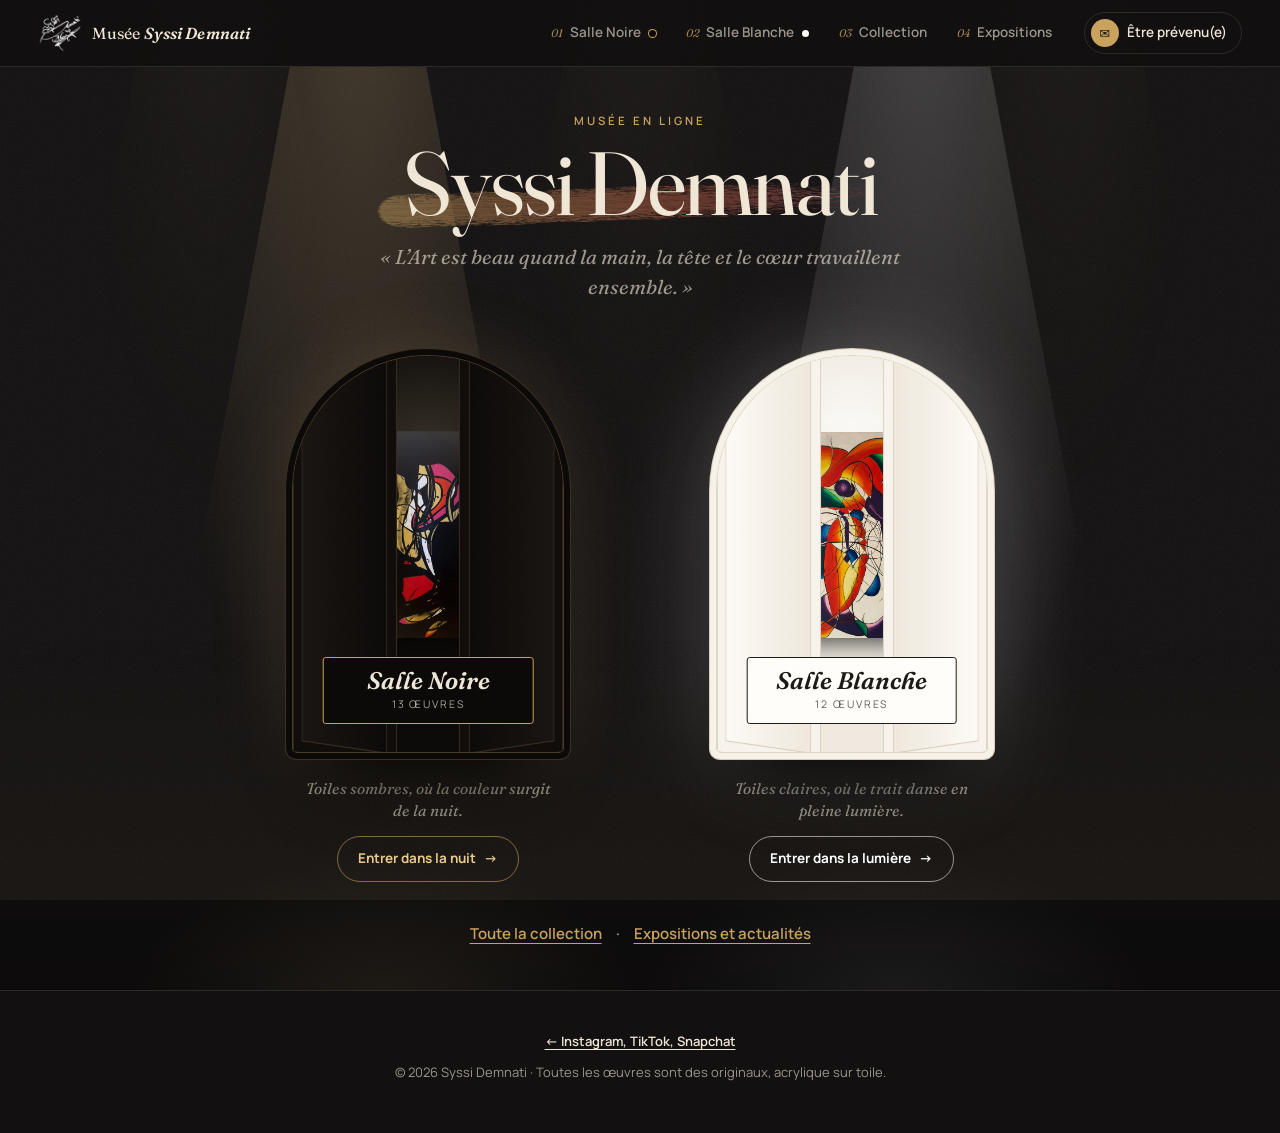
==== commit 4d30e7d1: "Musée: new top menu with brush indicator, scroll hairline and full-screen phone menu Co-Authored-By:" ====
--- a/musee/index.html
+++ b/musee/index.html
@@ -31,21 +31,57 @@
     <div class="atelier__grain"></div>
   </div>
 
-  <header class="top">
+  <header class="top" id="top">
     <a class="top__brand" href="/musee" data-go="hall" aria-label="Accueil du musée">
       <img src="/assets/signature.png" width="400" height="360" alt="">
-      <span>Musée Syssi Demnati</span>
+      <span>Musée <em>Syssi Demnati</em></span>
     </a>
-    <nav class="top__nav" aria-label="Salles">
-      <a href="#noire" data-go="noire">Salle Noire</a>
-      <a href="#blanche" data-go="blanche">Salle Blanche</a>
-      <a href="#collection" data-go="collection">Collection</a>
-      <a href="#expositions" data-go="expositions">Expositions</a>
+    <nav class="top__nav" id="top-nav" aria-label="Salles">
+      <span class="top__ink" id="top-ink" aria-hidden="true"></span>
+      <a href="#noire" data-go="noire"><span class="top__num">01</span>Salle Noire<i class="top__dot top__dot--noire" aria-hidden="true"></i></a>
+      <a href="#blanche" data-go="blanche"><span class="top__num">02</span>Salle Blanche<i class="top__dot top__dot--blanche" aria-hidden="true"></i></a>
+      <a href="#collection" data-go="collection"><span class="top__num">03</span>Collection</a>
+      <a href="#expositions" data-go="expositions"><span class="top__num">04</span>Expositions</a>
     </nav>
     <button class="top__account" type="button" id="account-btn" aria-haspopup="dialog">
       <span class="top__avatar" aria-hidden="true">✉</span><span class="top__account-label">Être prévenu(e)</span>
     </button>
+    <button class="top__burger" type="button" id="burger" aria-expanded="false" aria-controls="menu" aria-label="Ouvrir le menu">
+      <span></span><span></span>
+    </button>
+    <span class="top__progress" aria-hidden="true"><span id="top-progress"></span></span>
   </header>
+
+  <!-- Le menu plein écran (téléphones) -->
+  <div class="menu" id="menu" aria-hidden="true">
+    <nav class="menu__list" aria-label="Menu">
+      <a class="menu__item" href="#noire" data-go="noire" style="--i:0">
+        <span class="menu__num">01</span>
+        <span class="menu__text"><span class="menu__title">Salle Noire</span><span class="menu__sub">Toiles sombres</span></span>
+        <span class="menu__thumb" data-thumb="noire" aria-hidden="true"></span>
+      </a>
+      <a class="menu__item" href="#blanche" data-go="blanche" style="--i:1">
+        <span class="menu__num">02</span>
+        <span class="menu__text"><span class="menu__title">Salle Blanche</span><span class="menu__sub">Toiles claires</span></span>
+        <span class="menu__thumb" data-thumb="blanche" aria-hidden="true"></span>
+      </a>
+      <a class="menu__item" href="#collection" data-go="collection" style="--i:2">
+        <span class="menu__num">03</span>
+        <span class="menu__text"><span class="menu__title">Collection</span><span class="menu__sub">Toutes les œuvres</span></span>
+        <span class="menu__thumb" data-thumb="collection" aria-hidden="true"></span>
+      </a>
+      <a class="menu__item" href="#expositions" data-go="expositions" style="--i:3">
+        <span class="menu__num">04</span>
+        <span class="menu__text"><span class="menu__title">Expositions</span><span class="menu__sub">Agenda et actualités</span></span>
+        <span class="menu__thumb" data-thumb="expositions" aria-hidden="true"></span>
+      </a>
+    </nav>
+    <div class="menu__foot" style="--i:4">
+      <a class="menu__hall" href="/musee" data-go="hall">← Retour au hall</a>
+      <a href="https://instagram.com/syssidemnati" target="_blank" rel="noopener">Instagram</a>
+      <a href="/">Liens</a>
+    </div>
+  </div>
 
   <!-- Le hall : le visiteur choisit sa salle -->
   <!-- Le hall : un seul grand mur, deux portes, chacune éclairée par son projecteur -->
--- a/musee/musee.css
+++ b/musee/musee.css
@@ -77,61 +77,126 @@
 .atelier__spots { position: absolute; inset: 0; display: flex; justify-content: space-around; }
 .atelier__spots span {
   width: 34vw; height: 95vh; margin-top: -8vh;
-  background: radial-gradient(50% 100% at 50% 0%, var(--spot-cone, rgba(255, 228, 180, .08)), transparent 70%);
-  clip-path: polygon(38% 0, 62% 0, 100% 100%, 0 100%);
+  /* the cone is a picture drawn once; only its opacity breathes, which the graphics card does for free */
+  background: var(--cone) center / 100% 100% no-repeat; will-change: opacity;
   animation: breathe 9s ease-in-out infinite alternate;
 }
 .atelier__spots span:nth-child(2) { animation-delay: -3s; }
 .atelier__spots span:nth-child(3) { animation-delay: -6s; }
 body[data-salle="hall"] .atelier__spots { opacity: .5; }
-body[data-salle="blanche"] { --spot-cone: rgba(255, 255, 255, .8); }
+.atelier { --cone: url("data:image/svg+xml,%3Csvg xmlns='http://www.w3.org/2000/svg' viewBox='0 0 100 100' preserveAspectRatio='none'%3E%3CradialGradient id='g' cx='.5' cy='0' r='1' gradientTransform='translate(.5 0) scale(0.5 1) translate(-.5 0)'%3E%3Cstop offset='0' stop-color='rgb(255,228,180)' stop-opacity='0.08'/%3E%3Cstop offset='0.7' stop-color='rgb(255,228,180)' stop-opacity='0'/%3E%3C/radialGradient%3E%3Cpolygon points='38,0 62,0 100,100 0,100' fill='url(%23g)'/%3E%3C/svg%3E"); }
+body[data-salle="blanche"] .atelier { --cone: url("data:image/svg+xml,%3Csvg xmlns='http://www.w3.org/2000/svg' viewBox='0 0 100 100' preserveAspectRatio='none'%3E%3CradialGradient id='g' cx='.5' cy='0' r='1' gradientTransform='translate(.5 0) scale(0.5 1) translate(-.5 0)'%3E%3Cstop offset='0' stop-color='rgb(255,255,255)' stop-opacity='0.8'/%3E%3Cstop offset='0.7' stop-color='rgb(255,255,255)' stop-opacity='0'/%3E%3C/radialGradient%3E%3Cpolygon points='38,0 62,0 100,100 0,100' fill='url(%23g)'/%3E%3C/svg%3E"); }
 @keyframes breathe { from { opacity: .55; } to { opacity: 1; } }
 .atelier__floor { position: absolute; left: 0; right: 0; bottom: 0; height: 26vh; background: linear-gradient(to top, var(--floor), transparent); }
 .atelier__grain {
-  position: absolute; inset: 0; opacity: .45; mix-blend-mode: overlay;
+  position: absolute; inset: 0; opacity: .14;
   background-image: url("data:image/svg+xml,%3Csvg xmlns='http://www.w3.org/2000/svg' width='160' height='160'%3E%3Cfilter id='n'%3E%3CfeTurbulence type='fractalNoise' baseFrequency='.9' numOctaves='2' stitchTiles='stitch'/%3E%3CfeColorMatrix values='0 0 0 0 .5 0 0 0 0 .5 0 0 0 0 .5 0 0 0 .5 0'/%3E%3C/filter%3E%3Crect width='100%25' height='100%25' filter='url(%23n)'/%3E%3C/svg%3E");
 }
 .atelier__paint { position: absolute; inset: 0; opacity: var(--paint-alpha); transition: opacity 1.2s ease; }
-body[data-salle="blanche"] .atelier__paint { mix-blend-mode: multiply; }
 .stroke {
   position: absolute; left: var(--x); top: var(--y); width: var(--w); aspect-ratio: 5 / 1;
-  background: var(--c);
-  -webkit-mask: var(--m) center / 100% 100% no-repeat;
-          mask: var(--m) center / 100% 100% no-repeat;
   transform: translate(-50%, -50%) rotate(var(--rot)) scaleX(var(--flip));
-  clip-path: inset(0 100% 0 0);
-  animation: brush var(--life) cubic-bezier(.65, .05, .25, 1) forwards;
-}
-@keyframes brush {
-  0% { clip-path: inset(0 100% 0 0); opacity: 1; }
-  18% { clip-path: inset(0 -4% 0 0); opacity: 1; }
-  70% { clip-path: inset(0 -4% 0 0); opacity: .9; }
-  100% { clip-path: inset(0 -4% 0 0); opacity: 0; }
-}
+  animation: brushFade var(--life) linear forwards;
+}
+/* the window slides right while the ink slides left by the same amount: the ink stays still and is uncovered */
+.stroke__win, .stroke__ink { position: absolute; inset: 0; will-change: transform; animation: var(--life) cubic-bezier(.65, .05, .25, 1) forwards; }
+.stroke__win { overflow: hidden; animation-name: brushWin; }
+.stroke__ink { display: block; width: 100%; height: 100%; animation-name: brushInk; }
+@keyframes brushWin { 0% { transform: translateX(-100%); } 18%, 100% { transform: none; } }
+@keyframes brushInk { 0% { transform: translateX(100%); } 18%, 100% { transform: none; } }
+@keyframes brushFade { 0%, 60% { opacity: 1; } 100% { opacity: 0; } }
 
 /* ---------- Top bar ---------- */
 .top {
-  position: sticky; top: 0; z-index: 20;
+  position: sticky; top: 0; z-index: 30;
   display: flex; align-items: center; gap: 18px;
   padding: 12px max(16px, 3vw); padding-top: max(12px, env(safe-area-inset-top));
-  background: color-mix(in srgb, var(--wall) 90%, transparent);
+  background: color-mix(in srgb, var(--wall) 92%, transparent);
   border-bottom: 1px solid var(--line);
-}
+  transition: transform .45s var(--ease), background-color .5s ease;
+  will-change: transform;
+}
+/* slides away while you walk forward, comes back as soon as you scroll up */
+.top.tucked { transform: translateY(-100%); }
 .top__brand { display: flex; align-items: center; gap: 10px; text-decoration: none; margin-right: auto; }
-.top__brand img { width: 44px; height: auto; filter: invert(94%); }
+.top__brand img { width: 44px; height: auto; filter: invert(94%); transition: transform .5s var(--ease); }
+.top__brand:hover img { transform: rotate(-8deg) scale(1.06); }
 body[data-salle="blanche"] .top__brand img { filter: none; }
-.top__brand span { font: italic 600 17px/1 var(--display); }
-.top__nav { display: flex; gap: 6px; }
+.top__brand span { font: 400 16px/1 var(--display); letter-spacing: .01em; }
+.top__brand em { font-weight: 600; }
+
+.top__nav { position: relative; display: flex; gap: 2px; isolation: isolate; }
 .top__nav a {
-  padding: 8px 14px; border-radius: 999px; text-decoration: none; font-size: 13.5px; font-weight: 600; color: var(--muted);
-  transition: background-color .3s, color .3s;
-}
-.top__nav a:hover, .top__nav a[aria-current] { color: var(--text); background: var(--chip); }
+  position: relative; display: inline-flex; align-items: baseline; gap: 7px;
+  padding: 9px 14px; text-decoration: none; font-size: 13.5px; font-weight: 600; color: var(--muted);
+  transition: color .35s ease;
+}
+.top__nav a:hover, .top__nav a[aria-current] { color: var(--text); }
+.top__num { font: italic 400 11px/1 var(--display); color: var(--gold); opacity: .8; }
+.top__dot { width: 7px; height: 7px; border-radius: 50%; align-self: center; margin-left: 1px; }
+.top__dot--noire { background: #0b0a09; box-shadow: 0 0 0 1px #c9a25e; }
+.top__dot--blanche { background: #fffdf9; box-shadow: 0 0 0 1px rgba(0, 0, 0, .25); }
+/* a brush swash glides under the room you point at, then settles back under the current one */
+.top__ink {
+  position: absolute; left: 0; top: 50%; width: 100px; height: 30px; margin-top: -13px; z-index: -1; pointer-events: none;
+  background: var(--gold); opacity: 0;
+  -webkit-mask: url("/assets/brush/stroke-2.webp") center / 100% 100% no-repeat;
+          mask: url("/assets/brush/stroke-2.webp") center / 100% 100% no-repeat;
+  transform-origin: 0 50%;
+  transition: transform .55s var(--ease), opacity .35s ease;
+}
+.top__ink.on { opacity: .26; }
+body[data-salle="blanche"] .top__ink { background: #9a7432; }
+body[data-salle="blanche"] .top__ink.on { opacity: .2; }
+
 .top__account {
   display: flex; align-items: center; gap: 8px; padding: 6px 14px 6px 6px;
   border: 1px solid var(--line); border-radius: 999px; background: none; font-size: 13.5px; font-weight: 600;
-}
+  transition: border-color .3s, background-color .3s;
+}
+.top__account:hover { border-color: var(--gold); background: var(--chip); }
 .top__avatar { width: 28px; height: 28px; border-radius: 50%; display: grid; place-items: center; background: var(--accent); color: var(--on-accent); font-size: 13px; }
+.top__burger { display: none; }
+/* how far down the page you are, a hairline of gold under the bar */
+.top__progress { position: absolute; left: 0; right: 0; bottom: -1px; height: 1px; overflow: hidden; pointer-events: none; }
+.top__progress span { position: absolute; inset: 0; background: linear-gradient(90deg, transparent, var(--gold)); transform-origin: left; transform: scaleX(0); will-change: transform; }
+
+/* ---------- Full-screen menu (phones) ---------- */
+.menu {
+  position: fixed; inset: 0; z-index: 25; display: flex; flex-direction: column;
+  padding: calc(84px + env(safe-area-inset-top)) 20px max(24px, env(safe-area-inset-bottom));
+  background: var(--wall); visibility: hidden;
+  transform: translateY(-100%); transition: transform .6s cubic-bezier(.7, 0, .2, 1), visibility 0s .6s;
+}
+.menu::before {
+  content: ""; position: absolute; left: -20%; right: -20%; top: 38%; height: 30%; z-index: -1; pointer-events: none; opacity: .12;
+  background: var(--gold);
+  -webkit-mask: url("/assets/brush/stroke-3.webp") center / 100% 100% no-repeat;
+          mask: url("/assets/brush/stroke-3.webp") center / 100% 100% no-repeat;
+  transform: rotate(-12deg);
+}
+.menu-open .menu { visibility: visible; transform: none; transition: transform .6s cubic-bezier(.7, 0, .2, 1); }
+.menu__list { display: grid; gap: 4px; }
+.menu__item {
+  display: grid; grid-template-columns: 34px 1fr auto; align-items: center; gap: 12px;
+  padding: 14px 4px; border-bottom: 1px solid var(--line); text-decoration: none;
+  opacity: 0; transform: translateY(18px);
+  transition: opacity .3s ease, transform .3s ease;
+}
+.menu-open .menu__item, .menu-open .menu__foot { opacity: 1; transform: none; transition: opacity .6s ease calc(.25s + var(--i) * .07s), transform .7s var(--ease) calc(.25s + var(--i) * .07s); }
+.menu__num { font: italic 400 14px/1 var(--display); color: var(--gold); }
+.menu__text { display: grid; gap: 4px; }
+.menu__title { font: italic 400 clamp(30px, 9vw, 42px)/1 var(--display); letter-spacing: -.01em; }
+.menu__sub { font-size: 12.5px; color: var(--muted); letter-spacing: .04em; }
+.menu__item[aria-current] .menu__title { color: var(--gold); }
+.menu__thumb { width: 54px; height: 54px; border-radius: 4px; overflow: hidden; background: var(--chip); box-shadow: 0 10px 18px -10px rgba(0, 0, 0, .7); }
+.menu__thumb img { width: 100%; height: 100%; object-fit: cover; }
+.menu__foot {
+  display: flex; flex-wrap: wrap; gap: 10px 22px; margin-top: auto; padding-top: 24px; font-size: 13.5px; font-weight: 600;
+  opacity: 0; transform: translateY(18px); transition: opacity .3s ease, transform .3s ease;
+}
+.menu__foot a { color: var(--muted); text-decoration: none; }
+.menu__foot .menu__hall { color: var(--gold); margin-right: auto; }
 
 /* =================================================================
    The hall: a single wall with both doors, each under its own light
@@ -141,23 +206,19 @@
 /* a spotlight above each door, warm over the black one, white over the white one */
 .hall__spot {
   position: absolute; top: -10%; width: 40%; height: 120%;
-  clip-path: polygon(40% 0, 60% 0, 100% 100%, 0 100%);
-  transition: opacity .8s ease;
+  will-change: opacity; transition: opacity .8s ease;
   animation: breathe 7s ease-in-out infinite alternate;
 }
-.hall__spot--noire { left: 8%; background: radial-gradient(45% 75% at 50% 0%, rgba(255, 214, 150, .2), transparent 75%); }
-.hall__spot--blanche { right: 8%; background: radial-gradient(45% 75% at 50% 0%, rgba(255, 255, 255, .2), transparent 75%); animation-delay: -3.5s; }
+.hall__spot--noire { left: 8%; background: url("data:image/svg+xml,%3Csvg xmlns='http://www.w3.org/2000/svg' viewBox='0 0 100 100' preserveAspectRatio='none'%3E%3CradialGradient id='g' cx='.5' cy='0' r='1' gradientTransform='translate(.5 0) scale(0.6 1) translate(-.5 0)'%3E%3Cstop offset='0' stop-color='rgb(255,214,150)' stop-opacity='0.2'/%3E%3Cstop offset='0.75' stop-color='rgb(255,214,150)' stop-opacity='0'/%3E%3C/radialGradient%3E%3Cpolygon points='40,0 60,0 100,100 0,100' fill='url(%23g)'/%3E%3C/svg%3E") center / 100% 100% no-repeat; }
+.hall__spot--blanche { right: 8%; background: url("data:image/svg+xml,%3Csvg xmlns='http://www.w3.org/2000/svg' viewBox='0 0 100 100' preserveAspectRatio='none'%3E%3CradialGradient id='g' cx='.5' cy='0' r='1' gradientTransform='translate(.5 0) scale(0.6 1) translate(-.5 0)'%3E%3Cstop offset='0' stop-color='rgb(255,255,255)' stop-opacity='0.2'/%3E%3Cstop offset='0.75' stop-color='rgb(255,255,255)' stop-opacity='0'/%3E%3C/radialGradient%3E%3Cpolygon points='40,0 60,0 100,100 0,100' fill='url(%23g)'/%3E%3C/svg%3E") center / 100% 100% no-repeat; animation-delay: -3.5s; }
 .hall[data-lean="noire"] .hall__spot--blanche, .hall[data-lean="blanche"] .hall__spot--noire { opacity: .35; }
 /* a polished floor that catches the light */
 .hall__floor {
-  position: absolute; left: -10%; right: -10%; bottom: 0; height: 30%;
+  position: absolute; left: 0; right: 0; bottom: 0; height: 38%;
   background:
-    radial-gradient(30% 60% at 30% 0%, rgba(255, 214, 150, .1), transparent 70%),
-    radial-gradient(30% 60% at 70% 0%, rgba(255, 255, 255, .1), transparent 70%),
-    linear-gradient(to bottom, rgba(255, 255, 255, .03), transparent 60%),
-    repeating-linear-gradient(90deg, rgba(255, 255, 255, .025) 0 1px, transparent 1px 7%);
-  transform: perspective(600px) rotateX(58deg); transform-origin: top;
-  border-top: 1px solid rgba(201, 162, 94, .18);
+    radial-gradient(28% 55% at 30% 100%, rgba(255, 214, 150, .07), transparent 70%),
+    radial-gradient(28% 55% at 70% 100%, rgba(255, 255, 255, .06), transparent 70%),
+    linear-gradient(to top, rgba(0, 0, 0, .28), transparent);
 }
 /* dust drifting up through the light */
 .hall__dust span {
@@ -231,8 +292,7 @@
 .door__room { position: absolute; inset: 0; z-index: -2; display: flex; align-items: center; justify-content: center; gap: 7%; padding: 20% 9% 34%; }
 .door--noire .door__room { background: radial-gradient(70% 50% at 50% 28%, rgba(255, 226, 170, .2), transparent 70%), #0d0b0a; }
 .door--blanche .door__room { background: radial-gradient(70% 50% at 50% 28%, #fff, transparent 70%), #efe9df; }
-.door__room img { width: 26%; height: auto; box-shadow: 0 12px 18px -10px rgba(0, 0, 0, .7); }
-.door__room img:nth-child(2) { width: 34%; transform: translateY(-6%); }
+.door__room img { width: auto; max-width: 62%; max-height: 100%; height: auto; object-fit: contain; box-shadow: 0 16px 24px -12px rgba(0, 0, 0, .75); }
 .door__glow { position: absolute; inset: 0; z-index: -1; opacity: 0; transition: opacity .6s ease; }
 .door--noire .door__glow { background: radial-gradient(60% 50% at 50% 40%, rgba(255, 210, 140, .35), transparent 70%); }
 .door--blanche .door__glow { background: radial-gradient(60% 50% at 50% 40%, #fff, transparent 70%); }
@@ -271,7 +331,7 @@
 .hall__more span { color: var(--muted); }
 
 /* Entering: the hall flies towards the door you picked */
-.hall__scene.zoom { transition: transform 1.05s cubic-bezier(.7, 0, .25, 1), opacity .7s ease .35s; transform: scale(3.2); opacity: 0; }
+.hall__scene.zoom { will-change: transform, opacity; transition: transform 1.05s cubic-bezier(.7, 0, .25, 1), opacity .7s ease .35s; transform: scale(3.2); opacity: 0; }
 .hall.leaving .hall__fx { transition: opacity .8s ease .2s; opacity: 0; }
 
 /* =================================================================
@@ -312,13 +372,13 @@
 .piece {
   --f: 0;
   flex: none; position: relative; display: flex; flex-direction: column; align-items: center; gap: 22px;
-  transform: scale(calc(.84 + var(--f) * .16)); transform-origin: 50% 60%;
+  transform: scale(.84); transform-origin: 50% 60%; will-change: transform;
 }
 /* the spotlight on each painting brightens as it reaches the middle */
-.piece::before {
-  content: ""; position: absolute; left: -45%; right: -45%; top: -38%; height: 130%; z-index: -1; pointer-events: none;
+.piece__spot {
+  position: absolute; left: -45%; right: -45%; top: -38%; height: 130%; z-index: -1; pointer-events: none;
   background: radial-gradient(closest-side, var(--spot), transparent);
-  opacity: calc(.15 + var(--f) * .85);
+  opacity: .15; will-change: opacity;
 }
 .piece__frame {
   position: relative; display: block; padding: clamp(8px, 1.2vh, 14px); border: 0; border-radius: 2px; cursor: zoom-in;
@@ -326,15 +386,15 @@
   box-shadow: inset 0 0 0 1px var(--frame-edge), 0 40px 50px -30px rgba(0, 0, 0, .75), 0 14px 24px -16px rgba(0, 0, 0, .6);
 }
 .piece__frame img {
-  height: min(54svh, 560px); width: auto; max-width: 74vw; object-fit: contain;
-  filter: saturate(calc(.75 + var(--f) * .25)) brightness(calc(.8 + var(--f) * .2));
-}
+  display: block; height: min(54svh, 560px); width: auto; max-width: 74vw; object-fit: contain;
+}
+.piece__dim { position: absolute; inset: 0; background: var(--wall); opacity: .3; pointer-events: none; will-change: opacity; }
 .piece__frame:focus-visible { outline: 2px solid var(--gold); outline-offset: 8px; }
 .cartel {
   display: flex; align-items: center; justify-content: space-between; gap: 16px;
   min-width: 280px; padding: 10px 12px 10px 16px;
   background: var(--mat); border: 1px solid var(--line); border-radius: 3px;
-  opacity: calc(var(--f) * 1.4 - .2); transform: translateY(calc((1 - var(--f)) * 14px));
+  opacity: 0; transform: translateY(14px); will-change: transform, opacity;
 }
 .cartel h3 { margin: 0; font: italic 600 17px/1.2 var(--display); }
 .cartel p { margin: 2px 0 0; font-size: 12px; color: var(--muted); }
@@ -506,13 +566,20 @@
 
 /* ---------- Phones ---------- */
 @media (max-width: 720px) {
-  .top { gap: 10px; flex-wrap: wrap; }
-  .top__brand span { display: none; }
-  .top__nav { order: 3; width: calc(100% + 32px); margin: 0 -16px; padding: 0 10px; gap: 2px; overflow-x: auto; scrollbar-width: none; }
-  .top__nav::-webkit-scrollbar { display: none; }
-  .top__nav a { padding: 7px 12px; font-size: 13px; white-space: nowrap; }
+  .top { gap: 10px; }
+  .top__brand span { font-size: 15px; }
+  .top__nav { display: none; }
   .top__account-label { display: none; }
-  .top__account { padding: 6px; }
+  .top__account { padding: 5px; }
+  .top__burger {
+    position: relative; display: block; width: 40px; height: 40px; padding: 0; border: 1px solid var(--line); border-radius: 50%; background: none;
+  }
+  .top__burger span { position: absolute; left: 12px; right: 12px; height: 1.5px; border-radius: 2px; background: currentColor; transition: transform .45s var(--ease); }
+  .top__burger span:first-child { top: 16px; }
+  .top__burger span:last-child { top: 22px; right: 16px; }
+  .menu-open .top__burger span:first-child { transform: translateY(3px) rotate(45deg); }
+  .menu-open .top__burger span:last-child { right: 12px; transform: translateY(-3px) rotate(-45deg); }
+  .menu-open .top { transform: none; background: var(--wall); }
   .hall { min-height: 0; }
   .doors { gap: 18px; }
   .door { width: min(42vw, 180px); }
@@ -532,7 +599,9 @@
   .chips__sep { display: none; }
 }
 
+@media (min-width: 721px) { .menu { display: none; } }
+
 @media (prefers-reduced-motion: reduce) {
   *, *::before, *::after { transition-duration: .01ms !important; animation-duration: .01ms !important; }
-  .stroke { animation: none; clip-path: none; opacity: .8; }
-}
+  .stroke, .stroke__win, .stroke__ink { animation: none; opacity: .8; }
+}
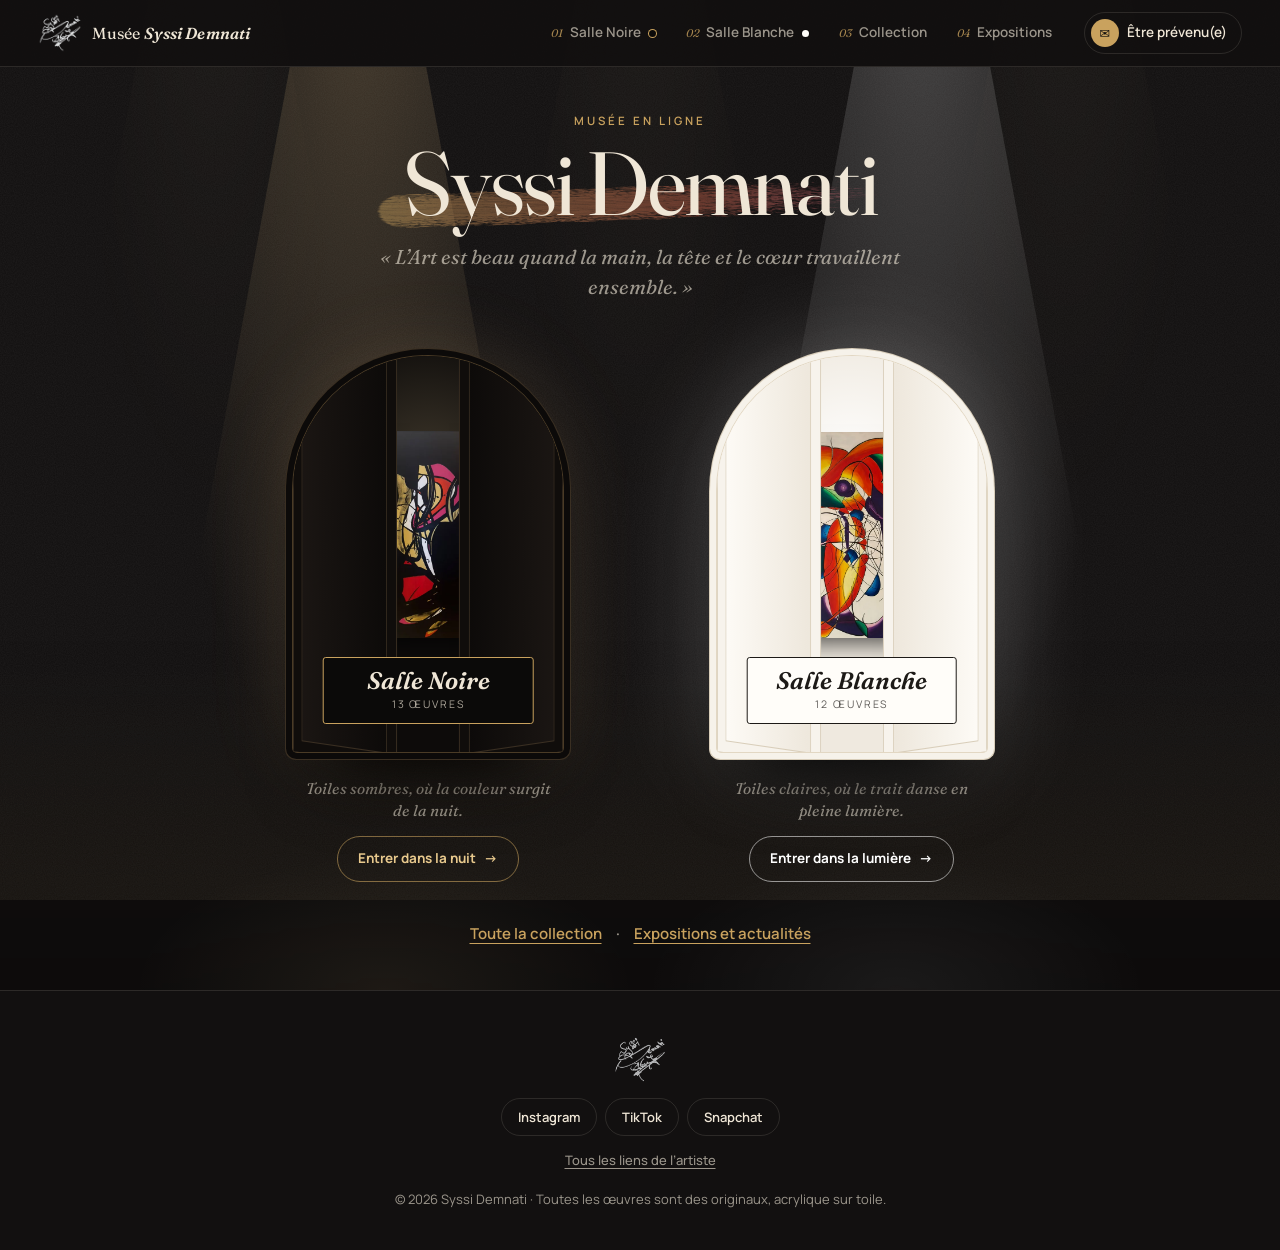
==== commit fde43cd4: "Musée: full-screen views, exhibitions timeline with Living 4 Art shows, new footer Co-Authored-By: C" ====
--- a/musee/index.html
+++ b/musee/index.html
@@ -172,16 +172,13 @@
   <section class="expos" id="expositions" hidden aria-labelledby="expo-title">
     <p class="eyebrow">Agenda</p>
     <h2 id="expo-title">Expositions</h2>
-    <div class="expos__grid">
-      <div>
-        <h3>À venir</h3>
-        <ul class="expo-list" id="expo-next"></ul>
-      </div>
-      <div>
-        <h3>Passées</h3>
-        <ul class="expo-list" id="expo-past"></ul>
-      </div>
-    </div>
+    <p class="expos__intro">Les expositions où les toiles de Syssi Demnati ont été accrochées, et les prochaines dates dès qu’elles sont fixées.</p>
+    <div class="expo-next" id="expo-next-wrap">
+      <h3>À venir</h3>
+      <ul class="expo-list" id="expo-next"></ul>
+    </div>
+    <h3 class="expos__past">Parcours</h3>
+    <ol class="timeline" id="expo-past"></ol>
     <div class="notify" id="notify">
       <div>
         <h3>Être prévenu(e)</h3>
@@ -192,7 +189,13 @@
   </section>
 
   <footer class="foot">
-    <a href="/">← Instagram, TikTok, Snapchat</a>
+    <img class="foot__sig" src="/assets/signature.png" width="400" height="360" alt="">
+    <nav class="foot__social" aria-label="Réseaux">
+      <a href="https://www.instagram.com/syssidemnati" target="_blank" rel="noopener">Instagram</a>
+      <a href="https://www.tiktok.com/@syssidemnati" target="_blank" rel="noopener">TikTok</a>
+      <a href="https://snapchat.com/t/BuJIPWbL" target="_blank" rel="noopener">Snapchat</a>
+    </nav>
+    <a class="foot__back" href="/">Tous les liens de l’artiste</a>
     <p>© <span id="year">2026</span> Syssi Demnati · Toutes les œuvres sont des originaux, acrylique sur toile.</p>
   </footer>
 
--- a/musee/musee.css
+++ b/musee/musee.css
@@ -461,9 +461,20 @@
 .expos > * { animation: rise .9s var(--ease) both; }
 .expos h2 { margin: 0 0 30px; font: 400 clamp(38px, 6vw, 72px)/1 var(--display); }
 .expos h3 { margin: 0 0 12px; font: italic 600 20px/1.2 var(--display); }
-.expos__grid { display: grid; grid-template-columns: 1fr 1fr; gap: 30px; }
+.expos__intro { max-width: 52ch; margin: -14px 0 34px; color: var(--muted); }
+.expo-next { margin-bottom: 40px; }
+.expos__past { margin-top: 0; }
+/* the exhibitions as a timeline: a gold thread with a bead for each year */
+.timeline { position: relative; list-style: none; margin: 0 0 44px; padding: 0 0 0 4px; }
+.timeline::before { content: ""; position: absolute; left: 104px; top: 10px; bottom: 10px; width: 1px; background: linear-gradient(var(--gold), var(--line)); }
+.timeline__item { position: relative; display: grid; grid-template-columns: 84px 1fr; gap: 34px; padding: 6px 0 26px; animation: rise .8s var(--ease) both; animation-delay: calc(.15s + var(--i) * .08s); }
+.timeline__item::before { content: ""; position: absolute; left: 95.5px; top: 12px; width: 9px; height: 9px; border-radius: 50%; background: var(--wall); box-shadow: 0 0 0 1.5px var(--gold), 0 0 14px rgba(201, 162, 94, .45); }
+.timeline__year { font: italic 400 26px/1 var(--display); color: var(--gold); }
+.timeline__body h4 { margin: 0 0 4px; font: italic 600 clamp(20px, 2.4vw, 26px)/1.15 var(--display); }
+.timeline__place { margin: 0; font-weight: 600; }
+.timeline__meta { margin: 4px 0 0; font-size: 13px; color: var(--muted); }
 .expo-list { list-style: none; margin: 0; padding: 0; border-top: 1px solid var(--line); }
-.expo-list li { display: grid; grid-template-columns: 70px 1fr; gap: 16px; padding: 14px 0; border-bottom: 1px solid var(--line); }
+.expo-list li { display: grid; grid-template-columns: minmax(70px, auto) 1fr; gap: 16px; padding: 14px 0; border-bottom: 1px solid var(--line); }
 .expo-list__date { font-weight: 700; color: var(--gold); }
 .expo-list__none { display: block !important; color: var(--muted); }
 .notify {
@@ -472,6 +483,7 @@
 }
 .notify h3 { margin-bottom: 4px; }
 .notify p { margin: 0; color: var(--muted); }
+.notify .btn { white-space: nowrap; flex-shrink: 0; }
 
 /* ---------- Buttons and fields ---------- */
 .btn {
@@ -553,9 +565,17 @@
 .account__preview { margin: 16px 0 0 !important; font-size: 12px; }
 
 /* ---------- Footer, toast ---------- */
-.foot { position: relative; padding: 40px 16px 50px; text-align: center; font-size: 13px; color: var(--muted); border-top: 1px solid var(--line); background: var(--wall); }
+.foot { position: relative; display: grid; justify-items: center; gap: 14px; padding: 44px 16px max(40px, env(safe-area-inset-bottom)); text-align: center; font-size: 13px; color: var(--muted); border-top: 1px solid var(--line); background: var(--wall); }
 .foot a { font-weight: 600; color: var(--text); text-underline-offset: 3px; }
-.foot p { margin: 10px 0 0; }
+.foot p { margin: 4px 0 0; }
+.foot__sig { width: 54px; height: auto; filter: invert(94%); opacity: .8; }
+body[data-salle="blanche"] .foot__sig { filter: none; }
+.foot__social { display: flex; gap: 8px; flex-wrap: wrap; justify-content: center; }
+.foot__social a { padding: 8px 16px; border: 1px solid var(--line); border-radius: 999px; text-decoration: none; transition: border-color .3s, color .3s; }
+.foot__social a:hover { border-color: var(--gold); color: var(--gold); }
+.foot .foot__back { font-weight: 500; color: var(--muted); }
+/* every view fills the screen, so the footer only appears once you reach the end */
+.hall, .room, .collection, .expos { min-height: calc(100svh - var(--top-h, 66px)); }
 .toast {
   position: fixed; left: 50%; bottom: max(20px, env(safe-area-inset-bottom)); z-index: 100;
   padding: 12px 20px; border-radius: 999px; background: var(--accent); color: var(--on-accent);
@@ -580,7 +600,6 @@
   .menu-open .top__burger span:first-child { transform: translateY(3px) rotate(45deg); }
   .menu-open .top__burger span:last-child { right: 12px; transform: translateY(-3px) rotate(-45deg); }
   .menu-open .top { transform: none; background: var(--wall); }
-  .hall { min-height: 0; }
   .doors { gap: 18px; }
   .door { width: min(42vw, 180px); }
   .door__plate { width: 86%; padding: 8px 4px; }
@@ -594,7 +613,10 @@
   .gallery__track { padding-top: 40px; padding-left: calc(50vw - 30vw); }
   .piece__frame img { height: min(48svh, 460px); max-width: 76vw; }
   .cartel { min-width: 0; width: 100%; }
-  .expos__grid { grid-template-columns: 1fr; }
+  .timeline::before { left: 76px; }
+  .timeline__item { grid-template-columns: 60px 1fr; gap: 24px; }
+  .timeline__item::before { left: 71.5px; }
+  .timeline__year { font-size: 21px; }
   .notify { flex-direction: column; align-items: flex-start; }
   .chips__sep { display: none; }
 }
